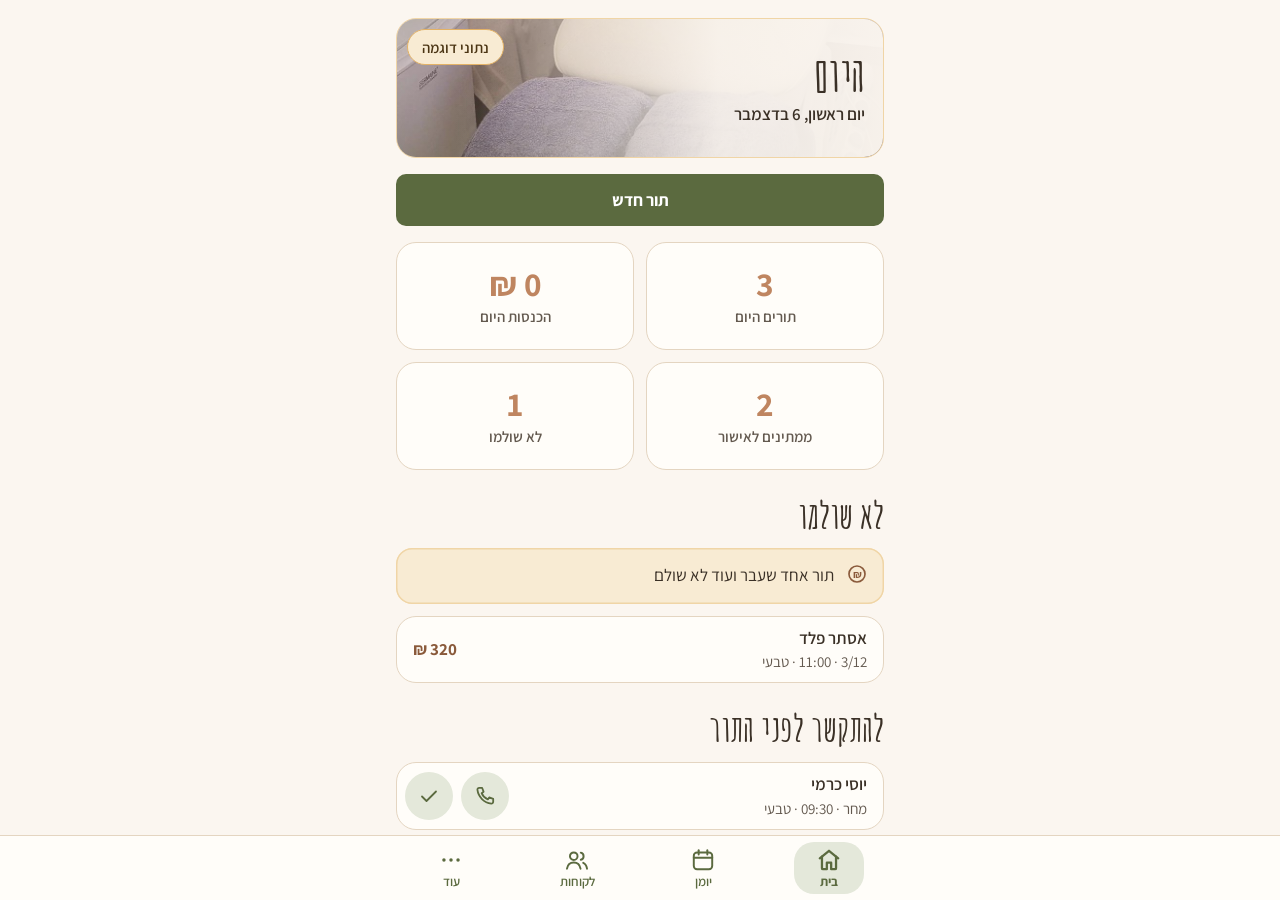
==== index.html @ 4464b61e "Demo build, invented data only Co-Authored-By: Claude Fable 5.2 <noreply@anthropic.com>" ====
<!doctype html>
<html lang="he" dir="rtl">
<head>
  <meta name="robots" content="noindex, nofollow">
  <meta charset="utf-8">
  <meta name="viewport" content="width=device-width, initial-scale=1, viewport-fit=cover">
  <meta name="theme-color" content="#FBF6F0">
  <meta name="color-scheme" content="light">
  <meta name="mobile-web-app-capable" content="yes">
  <meta name="apple-mobile-web-app-capable" content="yes">
  <meta name="apple-mobile-web-app-status-bar-style" content="default">
  <meta name="apple-mobile-web-app-title" content="יומן">
  <title>Sarah B · יומן</title>
  <link rel="manifest" href="manifest.webmanifest">
  <link rel="icon" type="image/png" sizes="192x192" href="icons/icon-192.png">
  <link rel="apple-touch-icon" href="icons/icon-192.png">
  <link rel="preload" href="fonts/Assistant-400.ttf" as="font" type="font/ttf" crossorigin>
  <link rel="preload" href="fonts/Assistant-700.ttf" as="font" type="font/ttf" crossorigin>
  <link rel="preload" href="fonts/AmaticSC-Bold.ttf" as="font" type="font/ttf" crossorigin>
  <link rel="stylesheet" href="css/app.css">
  <link rel="stylesheet" href="css/calendar.css">
  <link rel="stylesheet" href="css/forms.css">
  <link rel="stylesheet" href="css/lists.css">
  <link rel="stylesheet" href="css/cards.css">
</head>
<body>
  <div id="app"></div>
  <noscript><p class="noscript">כדי לפתוח את היומן צריך לאפשר סקריפטים בדפדפן.</p></noscript>
  <script type="module" src="js/app.js"></script>
</body>
</html>
---- css/app.css ----
@font-face { font-family: 'Assistant'; src: url('../fonts/Assistant-400.ttf') format('truetype'); font-weight: 400; font-style: normal; font-display: swap; }
@font-face { font-family: 'Assistant'; src: url('../fonts/Assistant-600.ttf') format('truetype'); font-weight: 600; font-style: normal; font-display: swap; }
@font-face { font-family: 'Assistant'; src: url('../fonts/Assistant-700.ttf') format('truetype'); font-weight: 700; font-style: normal; font-display: swap; }
@font-face { font-family: 'Amatic SC'; src: url('../fonts/AmaticSC-Bold.ttf') format('truetype'); font-weight: 700; font-style: normal; font-display: swap; }

:root {
  
  --cream: #FBF6F0;
  --sand: #EADBC8;
  --espresso: #3A3026;
  --ink: #63594F;
  --terracotta: #BF8560;
  --gold: #E3B266;
  --olive: #7B8C58;
  --olive-deep: #5B6A3F;

  
  --terracotta-deep: #8A5A3B;   
  --gold-soft: #F0D5A6;
  --gold-ink: #4A3413;          
  --olive-soft: #E4E8DA;
  --olive-hover: #4C5A34;       
  --olive-soft-hover: #D8DFCA;
  --line: #E4D5C1;              
  --line-strong: #D6C3AA;       

  
  --card: #FFFDF9;
  --danger: #B4533C;
  --danger-deep: #9A4430;       
  --block: #6B7A90;
  --paid: #DAD5CD;
  --gold-tint: #F8EBD3;
  --sand-tint: #F3EADF;
  --cream-deep: #F4ECE1;        

  
  --font-body: 'Assistant', system-ui, sans-serif;
  --font-head: 'Amatic SC', 'Assistant', sans-serif;
  --fs-h1: 2.9rem;     
  --fs-h2: 2.3rem;     
  --fs-h3: 1.14rem;
  --fs-body: 17px;
  --fs-sub: 15px;
  --fs-small: 13px;

  
  --r-card: 20px;      
  --r-box: 16px;
  --r-btn: 10px;
  --h-btn: 52px;
  --h-input: 52px;
  --h-pill: 36px;
  --h-seg: 44px;       
  --touch: 48px;
  --nav-h: 64px;
  --col: 520px;
  --pad: 16px;
  --g1: 8px; --g2: 12px; --g3: 16px; --g4: 24px;
  --shadow-float: 0 14px 30px rgba(120, 85, 45, .16), 0 2px 6px rgba(120, 85, 45, .08);
  --ring: 0 0 0 3px rgba(91, 106, 63, .2);
  --safe-b: env(safe-area-inset-bottom, 0px);
  --safe-t: env(safe-area-inset-top, 0px);
}

*, *::before, *::after { box-sizing: border-box; }
html {
  height: 100%;
  overflow: hidden;
  overscroll-behavior: none;
  background: var(--cream);
  -webkit-text-size-adjust: 100%;
  text-size-adjust: 100%;
}
body {
  margin: 0;
  height: 100%;
  overflow: hidden;
  overscroll-behavior: none;
  font-family: var(--font-body);
  font-size: var(--fs-body);
  font-weight: 400;
  line-height: 1.6;
  color: var(--ink);
  background: var(--cream);
  font-synthesis: none;
  overflow-wrap: break-word;
  -webkit-font-smoothing: antialiased;
  -webkit-tap-highlight-color: transparent;
}
#app { height: 100%; }
img, svg { display: block; max-width: 100%; }
a { color: inherit; text-decoration: none; }
button, input, select, textarea { font: inherit; color: inherit; }
button { cursor: pointer; }
p { margin: 0; text-align: justify; text-wrap: pretty; }
em, i { font-style: normal; }
.noscript { padding: 24px 16px; font-size: 17px; color: var(--espresso); }

h1, h2 {
  margin: 0;
  font-family: var(--font-head);
  font-weight: 700;
  color: var(--espresso);
  line-height: 1.15;
  text-wrap: balance;
}
h1 { font-size: var(--fs-h1); letter-spacing: -.01em; line-height: 1.05; }
h2 { font-size: var(--fs-h2); }
h1 em, h2 em { font-style: normal; color: var(--olive-deep); }
h3 { margin: 0; font-family: var(--font-body); font-size: var(--fs-h3); font-weight: 700; line-height: 1.3; color: var(--espresso); }

.sub { font-size: var(--fs-sub); color: var(--ink); text-align: justify; text-wrap: pretty; }

.is-usertext, .is-usertext * { text-align: start !important; }
.small { font-size: var(--fs-small); color: var(--ink); }
.strong { font-weight: 700; color: var(--espresso); }
.num { font-variant-numeric: tabular-nums; }
.money {
  font-weight: 700;
  color: var(--terracotta-deep);
  font-variant-numeric: tabular-nums;
  white-space: nowrap;
  unicode-bidi: isolate;
}
.sr-only {
  position: absolute; width: 1px; height: 1px; padding: 0; margin: -1px;
  overflow: hidden; clip: rect(0 0 0 0); white-space: nowrap; border: 0;
}

:focus-visible { outline: 3px solid var(--olive-deep); outline-offset: 3px; }
:focus:not(:focus-visible) { outline: none; }

.shell {
  display: flex;
  flex-direction: column;
  height: 100vh;
  height: 100dvh;
  width: 100%;
  overflow: hidden;
}
.shell-screen { flex: 1; min-height: 0; display: flex; flex-direction: column; }

.page { flex: 1; min-height: 0; display: flex; flex-direction: column; }
.page.is-wide { --col: 1100px; }
.page-form { display: contents; }

.page-head-in,
.page-body,
.page-foot-in {
  width: 100%;
  max-width: var(--col);
  margin-inline: auto;
  padding-left: max(var(--pad), env(safe-area-inset-left, 0px));
  padding-right: max(var(--pad), env(safe-area-inset-right, 0px));
}

.page-head {
  flex: none;
  padding-top: calc(var(--safe-t) + 10px);
  padding-bottom: 8px;
  background: var(--cream);
  transition: box-shadow .2s ease;
  position: relative;
  z-index: 2;
}
.page-head.is-empty { padding-bottom: 0; }
.page.is-scrolled .page-head { box-shadow: 0 1px 0 var(--line); }
.page-head-row { display: flex; align-items: center; gap: var(--g1); min-height: 56px; }
.page-head-row h1 { flex: 1; min-width: 0; padding-top: 4px; }
.page-head-fill { flex: 1; }
.page-actions { flex: none; display: flex; align-items: center; gap: var(--g1); margin-inline-start: auto; }
.page-sub { margin-top: 2px; font-weight: 600; color: var(--ink); text-align: start; }
.page-top { margin-top: var(--g2); display: flex; flex-direction: column; gap: var(--g2); }

.page-main {
  flex: 1;
  min-height: 0;
  overflow-x: hidden;
  overflow-y: auto;
  overscroll-behavior-y: contain;
  -webkit-overflow-scrolling: touch;
}
.page-body {
  display: flex;
  flex-direction: column;
  gap: var(--g3);
  padding-top: var(--g1);
  padding-bottom: 32px;
}
.page-body > .section + *,
.page-body > * + .section { margin-top: var(--g1); }   
.page.is-fixed .page-main { overflow: hidden; display: flex; flex-direction: column; }
.page.is-fixed .page-body { flex: 1; min-height: 0; padding-bottom: 0; }
.fill-scroll { flex: 1; min-height: 0; overflow-y: auto; overflow-x: hidden; overscroll-behavior: contain; }
html.is-locked .page-main,
html.is-locked .fill-scroll { overflow: hidden; }

.page-foot {
  flex: none;
  background: var(--cream);
  box-shadow: 0 -1px 0 var(--line);
  padding-top: var(--g2);
  padding-bottom: var(--g2);
}
.page-foot-in { display: flex; flex-direction: column; gap: var(--g1); }
.shell:not(.has-nav) .page-foot { padding-bottom: calc(var(--g2) + var(--safe-b)); }
.shell:not(.has-nav) .page-body { padding-bottom: calc(32px + var(--safe-b)); }

.tabbar {
  flex: none;
  background: var(--card);
  border-top: 1px solid var(--line);
  padding-bottom: var(--safe-b);
  padding-left: env(safe-area-inset-left, 0px);
  padding-right: env(safe-area-inset-right, 0px);
  position: relative;
  z-index: 3;
}
.tabbar-in {
  height: var(--nav-h);
  width: 100%;
  max-width: 520px;
  margin-inline: auto;
  padding-inline: var(--g1);
  display: grid;
  grid-template-columns: repeat(4, 1fr);
  align-items: center;
}
.tab {
  height: 100%;
  display: flex;
  align-items: center;
  justify-content: center;
  color: var(--olive-deep);
}
.tab-pill {
  display: flex;
  flex-direction: column;
  align-items: center;
  gap: 1px;
  min-width: 70px;
  padding: 5px 14px 4px;
  border-radius: 20px;
  transition: background-color .2s ease;
}
.tab-label { font-size: 13px; font-weight: 600; line-height: 1.25; }
.tab.is-active .tab-pill { background: var(--olive-soft); }
.tab.is-active .tab-label { font-weight: 700; }
.tab.is-active .icon { stroke-width: 2.1; }
.tab:active .tab-pill { background: var(--olive-soft-hover); }
.tab:focus-visible { outline: none; }
.tab:focus-visible .tab-pill { outline: 3px solid var(--olive-deep); outline-offset: 1px; }

.btn {
  display: flex;
  align-items: center;
  justify-content: center;
  gap: var(--g1);
  width: 100%;
  min-height: var(--h-btn);
  padding: 0 20px;
  border: 1.5px solid transparent;
  border-radius: var(--r-btn);
  font-family: var(--font-body);
  font-size: 17px;
  font-weight: 700;
  line-height: 1.2;
  text-align: center;
  text-decoration: none;
  cursor: pointer;
  transition: transform .15s ease, background-color .2s ease, color .2s ease;
  -webkit-user-select: none;
  user-select: none;
}
.btn:active { transform: scale(.98); }
.btn-primary { background: var(--olive-deep); color: #fff; }
.btn-primary:hover { background: var(--olive-hover); }
.btn-soft { background: var(--olive-soft); color: var(--olive-deep); }
.btn-soft:hover { background: var(--olive-soft-hover); }
.btn-danger { background: var(--olive-soft); color: var(--danger); }
.btn-danger:hover { background: var(--olive-soft-hover); }
.btn:disabled, .btn[disabled] { opacity: .45; cursor: default; transform: none; }
.btn .icon { flex: none; }

.btn-text {
  display: inline-flex;
  align-items: center;
  gap: 6px;
  min-height: var(--touch);
  padding: 0;
  border: 0;
  background: none;
  font-size: 17px;
  font-weight: 700;
  color: var(--olive-deep);
  text-decoration: underline;
  text-underline-offset: 4px;
  text-decoration-thickness: 1.5px;
  cursor: pointer;
  align-self: flex-start;
}
.btn-text:hover { color: var(--olive-hover); }

.icon-btn {
  flex: none;
  display: inline-grid;
  place-items: center;
  width: var(--touch);
  height: var(--touch);
  padding: 0;
  border: 0;
  border-radius: 50%;
  background: var(--olive-soft);
  color: var(--olive-deep);
  cursor: pointer;
  transition: background-color .2s ease, transform .15s ease;
}
.icon-btn:hover { background: var(--olive-soft-hover); }
.icon-btn:active { transform: scale(.94); }
.icon-btn.is-primary { background: var(--olive-deep); color: #fff; }
.icon-btn.is-primary:hover { background: var(--olive-hover); }
.icon-btn.is-plain { background: transparent; }
.icon-btn.is-plain:hover { background: var(--olive-soft); }

.fab {
  position: fixed;
  z-index: 20;
  inset-inline-start: max(var(--pad), calc(50vw - 550px + var(--pad)));
  bottom: calc(var(--nav-h) + var(--safe-b) + var(--g3));
  width: 56px;
  height: 56px;
  display: grid;
  place-items: center;
  border: 0;
  border-radius: 50%;
  background: var(--olive-deep);
  color: #fff;
  box-shadow: var(--shadow-float);
  cursor: pointer;
  transition: transform .15s ease, background-color .2s ease;
}
.fab:hover { background: var(--olive-hover); }
.fab:active { transform: scale(.94); }
.shell:not(.has-nav) .fab { bottom: calc(var(--safe-b) + var(--g3)); }

.pill {
  display: inline-flex;
  align-items: center;
  justify-content: center;
  gap: 6px;
  height: var(--h-pill);
  padding: 0 14px;
  border: 1.5px solid transparent;
  border-radius: 999px;
  font-size: 15px;
  font-weight: 600;
  line-height: 1;
  white-space: nowrap;
}
.pill.is-compact { height: 24px; padding: 0 8px; gap: 4px; font-size: 12px; border-width: 1px; }

.chip {
  position: relative;
  background: var(--card);
  border-color: var(--line-strong);
  color: var(--espresso);
  cursor: pointer;
  transition: background-color .2s ease, border-color .2s ease, color .2s ease;
}
.chip::after { content: ''; position: absolute; inset: -6px 0; }   
.chip:hover { border-color: var(--olive); }
.chip.is-active { background: var(--olive-deep); border-color: var(--olive-deep); color: #fff; }
.chip:disabled { opacity: .45; cursor: default; }
.chips { display: flex; flex-wrap: wrap; gap: var(--g2) var(--g1); }
.chips > * { flex: 1 1 auto; }

.tag-muted { background: transparent; border-color: var(--line-strong); color: var(--ink); }
.tag-gold { background: var(--gold-tint); border-color: var(--gold); color: var(--gold-ink); }
.tag-olive { background: var(--olive-soft); color: var(--olive-deep); }

.badge { font-weight: 700; }
.st-pending { background: var(--gold-tint); border: 1.5px dashed var(--gold); color: var(--gold-ink); }
.st-booked { background: var(--sand-tint); border-color: var(--line); color: var(--espresso); }
.st-confirmed { background: var(--olive-soft); color: var(--olive-deep); }
.st-arrived { background: var(--olive-deep); color: #fff; }
.st-paid { background: var(--paid); color: var(--espresso); }
.st-free { background: var(--paid); color: var(--espresso); }   
.st-cancelled { background: transparent; border-color: var(--line-strong); color: var(--ink); }
.st-noshow { background: var(--card); border-color: var(--danger); color: var(--danger-deep); }

.seg {
  display: flex;
  width: 100%;
  height: var(--h-seg);
  padding: 0;
  border-radius: 999px;
  background: var(--olive-soft);
}
.seg-opt {
  position: relative;
  flex: 1 1 0;
  min-width: 0;
  height: 100%;
  padding: 0 10px;
  border: 3px solid transparent;
  border-radius: 999px;
  background: transparent;
  background-clip: padding-box;
  color: var(--olive-deep);
  font-size: 15px;
  font-weight: 700;
  line-height: 1;
  white-space: nowrap;
  cursor: pointer;
  transition: background-color .2s ease, color .2s ease;
}
.seg-opt::after { content: ''; position: absolute; inset: -5px -3px; }   
.seg-opt.is-active { background-color: var(--olive-deep); color: #fff; }
.seg-opt:disabled { opacity: .45; cursor: default; }

.dot {
  display: inline-block;
  flex: none;
  width: 12px;
  height: 12px;
  border-radius: 50%;
  box-shadow: inset 0 0 0 1px rgba(58, 48, 38, .14);
}

.field { display: flex; flex-direction: column; gap: var(--g1); }
.field-label { font-size: var(--fs-sub); font-weight: 700; color: var(--espresso); line-height: 1.3; }
.field-hint { font-size: var(--fs-sub); color: var(--ink); line-height: 1.45; text-align: justify; text-wrap: pretty; }
.field-error { font-size: var(--fs-sub); font-weight: 600; color: var(--danger-deep); line-height: 1.45; }

.input {
  display: block;
  width: 100%;
  min-width: 0;
  min-height: var(--h-input);
  margin: 0;
  padding: 0 14px;
  border: 1.5px solid var(--line-strong);
  border-radius: var(--r-btn);
  background: var(--card);
  color: var(--espresso);
  font-family: var(--font-body);
  font-size: 17px;
  line-height: 1.4;
  -webkit-appearance: none;
  appearance: none;
  transition: border-color .15s ease, box-shadow .15s ease;
}
.input::placeholder { color: #8C8177; opacity: 1; }
.input:hover { border-color: var(--olive); }
.input:focus, .input:focus-visible { outline: none; border-color: var(--olive-deep); box-shadow: var(--ring); }
.input[aria-invalid='true'] { border-color: var(--danger); }
.input[aria-invalid='true']:focus { box-shadow: 0 0 0 3px rgba(180, 83, 60, .16); }
.input:disabled { opacity: .55; }
.input[dir='ltr'] { text-align: right; }
.input.is-num { font-variant-numeric: tabular-nums; }

.input-wrap { position: relative; }
.input-icon {
  position: absolute;
  inset-inline-start: 14px;
  top: 50%;
  transform: translateY(-50%);
  display: flex;
  color: var(--ink);
  pointer-events: none;
}
.input.has-icon { padding-inline-start: 46px; }
.input-suffix {
  position: absolute;
  inset-inline-end: 14px;
  top: 50%;
  transform: translateY(-50%);
  font-weight: 700;
  color: var(--ink);
  pointer-events: none;
}
.input.has-suffix { padding-inline-end: 40px; }

.select {
  padding-inline-end: 46px;
  cursor: pointer;
  background-image: url("data:image/svg+xml,%3Csvg xmlns='http://www.w3.org/2000/svg' width='24' height='24' viewBox='0 0 24 24' fill='none' stroke='%235B6A3F' stroke-width='2' stroke-linecap='round' stroke-linejoin='round'%3E%3Cpath d='M6 9.5l6 6 6-6'/%3E%3C/svg%3E");
  background-repeat: no-repeat;
  background-position: left 14px center;
  background-size: 22px;
}
[dir='ltr'] .select { background-position: right 14px center; }

.input.date { position: relative; display: flex; align-items: center; padding-inline-end: 46px; cursor: pointer; }
.input.date::-webkit-date-and-time-value { text-align: start; }

.input.date::-webkit-calendar-picker-indicator {
  position: absolute; left: 14px; top: 50%; transform: translateY(-50%);
  width: 22px; height: 22px; margin: 0; padding: 0; opacity: .8; cursor: pointer;
}
[dir='ltr'] .input.date::-webkit-calendar-picker-indicator { left: auto; right: 14px; }
.date-row { display: flex; align-items: center; gap: var(--g2); }
.date-row .input { flex: 1; }
.date-day { flex: none; min-width: 6.5em; font-weight: 700; color: var(--espresso); }

.textarea { min-height: 120px; padding: 12px 14px; line-height: 1.6; resize: vertical; }

.ta-wrap { display: flex; flex-direction: column; }
.ta-box { position: relative; }
.textarea.has-mic { min-height: 132px; padding-inline-end: 68px; resize: none; }
.mic-btn {
  position: absolute;
  inset-inline-end: 8px;
  bottom: 8px;
  width: var(--touch);
  height: var(--touch);
  display: grid;
  place-items: center;
  border: 0;
  border-radius: 50%;
  background: var(--olive-soft);
  color: var(--olive-deep);
  cursor: pointer;
  transition: background-color .2s ease, color .2s ease, transform .15s ease;
}
.mic-btn:hover { background: var(--olive-soft-hover); }
.mic-btn:active { transform: scale(.94); }
.mic-btn[aria-pressed='true'] {
  background: var(--olive-deep);
  color: #fff;
  animation: mic-pulse 1.6s ease-out infinite;
}
.ta-wrap.is-listening .textarea { border-color: var(--olive-deep); box-shadow: var(--ring); }
.mic-note { margin-top: var(--g1); font-size: var(--fs-small); font-weight: 700; color: var(--olive-deep); text-align: start; }
.mic-note:empty { display: none; }
@keyframes mic-pulse {
  0% { box-shadow: 0 0 0 0 rgba(91, 106, 63, .5); }
  70% { box-shadow: 0 0 0 14px rgba(91, 106, 63, 0); }
  100% { box-shadow: 0 0 0 0 rgba(91, 106, 63, 0); }
}

.toggle {
  position: relative;
  display: flex;
  align-items: center;
  gap: var(--g2);
  min-height: var(--h-input);
  cursor: pointer;
  -webkit-user-select: none;
  user-select: none;
}
.toggle.is-disabled { opacity: .5; cursor: default; }
.toggle-text { flex: 1; min-width: 0; display: flex; flex-direction: column; }
.toggle-label { font-size: 17px; font-weight: 600; color: var(--espresso); line-height: 1.35; }
.toggle-hint { font-size: var(--fs-sub); color: var(--ink); line-height: 1.4; text-align: start; }   
.toggle-input { position: absolute; inset-inline-end: 0; width: 1px; height: 1px; opacity: 0; margin: 0; pointer-events: none; }
.toggle-track {
  position: relative;
  flex: none;
  width: 52px;
  height: 32px;
  border-radius: 16px;
  background: var(--line-strong);
  transition: background-color .2s ease;
}
.toggle-knob {
  position: absolute;
  top: 3px;
  inset-inline-start: 3px;
  width: 26px;
  height: 26px;
  border-radius: 50%;
  background: var(--card);
  box-shadow: 0 1px 3px rgba(58, 48, 38, .28);
  transition: transform .2s ease;
}
.toggle-input:checked + .toggle-track { background: var(--olive-deep); }
.toggle-input:checked + .toggle-track .toggle-knob { transform: translateX(-20px); }
[dir='ltr'] .toggle-input:checked + .toggle-track .toggle-knob { transform: translateX(20px); }
.toggle-input:focus-visible + .toggle-track { outline: 3px solid var(--olive-deep); outline-offset: 3px; }

.card {
  display: flex;
  flex-direction: column;
  gap: var(--g2);
  padding: var(--pad);
  background: var(--card);
  border: 1px solid var(--line);
  border-radius: var(--r-card);
  color: var(--ink);
}
.card.is-link {
  width: 100%;
  text-align: start;
  font: inherit;
  cursor: pointer;
  transition: border-color .2s ease, box-shadow .2s ease, transform .2s ease;
}
.card.is-link:hover { border-color: var(--gold); box-shadow: 0 14px 30px rgba(120, 85, 45, .12); }
.card.is-link:active { transform: scale(.99); }
.list { padding: 0; gap: 0; overflow: hidden; }

.row {
  display: flex;
  align-items: center;
  gap: var(--g2);
  width: 100%;
  min-height: 60px;
  padding: 10px var(--pad);
  border: 0;
  background: transparent;
  color: var(--ink);
  font: inherit;
  text-align: start;
}
.list > .row + .row { border-top: 1px solid var(--line); }
.row.is-link { cursor: pointer; transition: background-color .15s ease; }
.row.is-link:hover { background: rgba(228, 232, 218, .45); }
.row.is-link:active { background: var(--olive-soft); }
.row-start { flex: none; display: flex; align-items: center; gap: var(--g1); }
.row-main { flex: 1; min-width: 0; display: flex; flex-direction: column; gap: 2px; }
.row-title { font-size: 17px; font-weight: 600; line-height: 1.35; color: var(--espresso); }
.row-sub { font-size: var(--fs-sub); line-height: 1.4; color: var(--ink); }
.row-end { flex: none; display: flex; align-items: center; gap: var(--g1); }
.row-chev { flex: none; display: flex; color: var(--ink); margin-inline-start: -4px; }

.section { display: flex; flex-direction: column; gap: var(--g2); scroll-margin-top: var(--g2); }
.section-head { display: flex; align-items: center; gap: var(--g2); }
.section-head h2 { flex: 1; min-width: 0; }
.section-actions { flex: none; display: flex; align-items: center; gap: var(--g1); }

.tiles { display: grid; grid-template-columns: repeat(2, minmax(0, 1fr)); gap: var(--g2); }
.tile {
  display: flex;
  flex-direction: column;
  align-items: center;
  justify-content: center;
  gap: 4px;
  min-height: 108px;
  padding: 14px 10px;
  background: var(--card);
  border: 1px solid var(--line);
  border-radius: var(--r-card);
  text-align: center;
  font: inherit;
  color: var(--ink);
}
.tile.is-link { cursor: pointer; transition: border-color .2s ease, box-shadow .2s ease, transform .15s ease; }
.tile.is-link:hover { border-color: var(--gold); box-shadow: 0 14px 30px rgba(120, 85, 45, .12); }
.tile.is-link:active { transform: scale(.98); }
.tile-value {
  font-size: 2.1rem;
  font-weight: 700;
  line-height: 1.1;
  color: var(--terracotta);
  font-variant-numeric: tabular-nums;
}
.tile-value .money { color: inherit; }
.tile-label { font-size: var(--fs-sub); font-weight: 600; line-height: 1.3; color: var(--ink); text-wrap: balance; }

.notice {
  display: flex;
  align-items: flex-start;
  gap: var(--g2);
  padding: 14px var(--pad);
  border-radius: var(--r-box);
  font-size: 17px;
  line-height: 1.6;
}
.notice-icon { flex: none; display: flex; margin-top: 1px; }
.notice-body { flex: 1; min-width: 0; display: flex; flex-direction: column; gap: 2px; }
.notice-title { font-weight: 700; color: var(--espresso); text-align: start; }
.notice-text { text-align: justify; text-wrap: pretty; }
.notice.is-info { background: var(--olive-soft); color: var(--espresso); }
.notice.is-info .notice-icon { color: var(--olive-deep); }

.notice.is-warn { background: var(--gold-tint); color: var(--espresso); box-shadow: inset 0 0 0 1.5px var(--gold-soft); }
.notice.is-warn .notice-icon { color: var(--terracotta-deep); }
.notice.is-danger { background: var(--card); color: var(--danger-deep); box-shadow: inset 0 0 0 1.5px var(--danger); }
.notice.is-danger .notice-title { color: var(--danger-deep); }
.notice.is-danger .notice-text { text-align: start; }   

.empty {
  padding: var(--g4) var(--pad);
  border-radius: var(--r-box);
  border: 1.5px dashed var(--line-strong);
  color: var(--ink);
  text-align: center;
}
.empty p { text-align: center; }

.hero {
  position: relative;
  height: 140px;
  overflow: hidden;
  border-radius: var(--r-card);
  border: 1.5px solid var(--gold-soft);   
  background: var(--sand);
  isolation: isolate;
}
.hero-img { position: absolute; inset: 0; width: 100%; height: 100%; max-width: none; object-fit: cover; }
.hero-shade {
  position: absolute;
  inset: 0;
  background:
    linear-gradient(to left, rgba(251, 246, 240, .97) 0%, rgba(251, 246, 240, .9) 34%, rgba(251, 246, 240, .45) 62%, rgba(251, 246, 240, 0) 88%),
    linear-gradient(to top, rgba(91, 106, 63, .14), rgba(91, 106, 63, 0) 60%);
}
.hero-text {
  position: relative;
  height: 100%;
  max-width: 72%;
  display: flex;
  flex-direction: column;
  justify-content: center;
  gap: 4px;
  padding-inline: 18px;
}
.hero-sub { font-weight: 600; color: var(--espresso); text-align: start; line-height: 1.35; }
.hero-actions { position: absolute; top: 10px; inset-inline-end: 10px; display: flex; gap: var(--g1); }

.sheet-layer {
  position: fixed;
  inset: 0;
  z-index: 50;
  display: flex;
  flex-direction: column;
  justify-content: flex-end;
  align-items: center;
}
.sheet-backdrop {
  position: absolute;
  inset: 0;
  background: rgba(58, 48, 38, .42);
  touch-action: none;
  animation: fade-in .2s ease-out;
}
.sheet {
  position: relative;
  width: 100%;
  max-width: 560px;
  max-height: calc(100dvh - var(--safe-t) - 40px);
  display: flex;
  flex-direction: column;
  background: var(--cream);
  border-radius: 24px 24px 0 0;
  box-shadow: 0 -12px 40px rgba(58, 48, 38, .2);
  outline: none;
  animation: sheet-up .26s cubic-bezier(.2, .8, .2, 1);
}
.sheet-grab { flex: none; width: 44px; height: 5px; margin: 10px auto 0; border-radius: 3px; background: var(--line-strong); }
.sheet-head {
  flex: none;
  display: flex;
  align-items: center;
  gap: var(--g1);
  padding: 6px var(--pad) 6px calc(var(--pad) - 8px);
}
.sheet-title { flex: 1; min-width: 0; font-size: 20px; font-weight: 700; line-height: 1.3; color: var(--espresso); }
.sheet-body {
  flex: 1 1 auto;
  min-height: 0;
  overflow-y: auto;
  overscroll-behavior: contain;
  display: flex;
  flex-direction: column;
  gap: var(--g2);
  padding: 6px var(--pad) calc(var(--pad) + var(--safe-b));
}
.sheet-foot {
  flex: none;
  display: flex;
  flex-direction: column;
  gap: var(--g2);
  padding: var(--g2) var(--pad) calc(var(--g2) + var(--safe-b));
  box-shadow: 0 -1px 0 var(--line);
}
.sheet-text { color: var(--espresso); text-align: justify; text-wrap: pretty; }
.sheet-actions { display: flex; flex-direction: column; gap: var(--g2); margin-top: 4px; }
.sheet-layer.is-leaving .sheet { animation: sheet-down .18s ease-in forwards; }
.sheet-layer.is-leaving .sheet-backdrop { animation: fade-out .18s ease-in forwards; }

.toast-host {
  position: fixed;
  z-index: 60;
  inset-inline: 0;
  bottom: calc(var(--bar-b, var(--safe-b)) + var(--g2));
  display: flex;
  justify-content: center;
  padding-inline: var(--pad);
  pointer-events: none;
  transition: bottom .2s ease;
}
html.has-sheet .toast-host { top: calc(var(--safe-t) + var(--g2)); bottom: auto; transition: none; }
html.has-sheet .toast { animation-name: toast-in-top; }

.toast {
  pointer-events: none;
  width: 100%;
  max-width: calc(var(--col) - 2 * var(--pad));
  min-height: 56px;
  display: flex;
  align-items: center;
  gap: var(--g2);
  padding-block: 8px;
  padding-inline: var(--pad) 8px;
  border-radius: var(--r-box);
  background: var(--espresso);
  color: var(--cream);
  font-size: 17px;
  font-weight: 600;
  line-height: 1.4;
  box-shadow: var(--shadow-float);
  animation: toast-in .22s ease-out;
}
.toast.has-action { pointer-events: auto; }
.toast-text { flex: 1; min-width: 0; text-align: start; }
.toast-action {
  flex: none;
  min-height: 44px;
  padding: 0 12px;
  border: 0;
  border-radius: var(--r-btn);
  background: transparent;
  color: var(--gold);
  font-size: 17px;
  font-weight: 700;
  text-decoration: underline;
  text-underline-offset: 4px;
  cursor: pointer;
}
.toast-action:hover { background: rgba(251, 246, 240, .08); }

.inline-row { display: flex; flex-wrap: wrap; align-items: center; gap: var(--g2) var(--g1); }

.summary { font-weight: 600; color: var(--espresso); text-align: start; font-variant-numeric: tabular-nums; }

.mark-star { display: inline-flex; vertical-align: -2px; margin-inline-end: 4px; color: var(--gold); }
.mark-thumb { display: inline-flex; color: var(--olive-deep); }
.mark-coin { display: inline-flex; color: var(--terracotta); }

.fab.kit-static { position: static; }
.kit-icons { display: grid; grid-template-columns: repeat(auto-fill, minmax(72px, 1fr)); gap: var(--g2) var(--g1); }
.kit-icon { display: flex; flex-direction: column; align-items: center; gap: 4px; color: var(--olive-deep); }
.kit-icon span { font-size: var(--fs-small); color: var(--ink); text-align: center; line-height: 1.2; }

.loader { position: fixed; inset: 0; display: grid; place-items: center; background: var(--cream); }
.loader-dots { display: flex; gap: 10px; opacity: 0; animation: fade-in .3s ease .35s forwards; }
.loader-dots span { width: 12px; height: 12px; border-radius: 50%; background: var(--olive); animation: breathe 1.2s ease-in-out infinite; }
.loader-dots span:nth-child(2) { animation-delay: .15s; }
.loader-dots span:nth-child(3) { animation-delay: .3s; }

@keyframes fade-in { from { opacity: 0; } to { opacity: 1; } }
@keyframes fade-out { from { opacity: 1; } to { opacity: 0; } }
@keyframes sheet-up { from { transform: translateY(100%); } to { transform: none; } }
@keyframes sheet-down { from { transform: none; } to { transform: translateY(100%); } }
@keyframes toast-in { from { opacity: 0; transform: translateY(10px); } to { opacity: 1; transform: none; } }
@keyframes toast-in-top { from { opacity: 0; transform: translateY(-10px); } to { opacity: 1; transform: none; } }
@keyframes breathe { 0%, 80%, 100% { transform: scale(.6); opacity: .45; } 40% { transform: scale(1); opacity: 1; } }

@media (prefers-reduced-motion: reduce) {
  *, *::before, *::after {
    animation-duration: .01ms !important;
    animation-iteration-count: 1 !important;
    transition-duration: .01ms !important;
    scroll-behavior: auto !important;
  }
  .mic-btn[aria-pressed='true'] { animation: none; box-shadow: 0 0 0 5px rgba(91, 106, 63, .28); }
  .loader-dots { opacity: 1; }
}
---- css/calendar.css ----
.row.home-split { padding: 0; gap: 0; padding-inline-end: var(--g1); }
.home-split-link {
  flex: 1;
  min-width: 0;
  display: flex;
  align-items: center;
  gap: var(--g2);
  min-height: 64px;
  padding-block: 10px;
  padding-inline: var(--pad) var(--g1);
  color: inherit;
  transition: background-color .15s ease;
}
.home-split-link:hover { background: rgba(228, 232, 218, .45); }
.home-split-link:active { background: var(--olive-soft); }
.home-split .row-end { gap: var(--g1); }
.home-title-line { display: flex; align-items: baseline; gap: var(--g2); min-width: 0; }
.home-title-line .row-title { flex: 1; min-width: 0; }
.home-days { flex: none; font-size: var(--fs-sub); font-weight: 600; color: var(--ink); white-space: nowrap; }
.home-days.is-overdue { font-weight: 700; color: var(--terracotta-deep); }

.home-pend-link { display: flex; flex-direction: column; gap: 4px; color: inherit; }
.home-pend-link .inline-row { margin-top: var(--g1); }

.cal-page .page-head { padding-top: calc(var(--safe-t) + 6px); padding-bottom: 2px; }
.cal-page .page-head-row { min-height: 52px; }
.cal-page .page-top { margin-top: 0; gap: 0; }
.cal-page .page-actions { gap: var(--g1); }
.cal-seg { flex: none; width: 160px; }
.cal-page.is-fixed .page-body { padding-top: 0; gap: 0; }

@media (max-width: 599px) {
  .cal-page .page-body { padding-left: 0; padding-right: 0; }
}

.cal { flex: 1; min-height: 0; display: flex; flex-direction: column; }

.cal-nav { display: flex; align-items: center; gap: var(--g1); }
.cal-range {
  flex: 1;
  min-width: 0;
  font-size: 17px;
  font-weight: 600;
  line-height: 1.3;
  color: var(--espresso);
  text-align: center;
  font-variant-numeric: tabular-nums;
}

.cal-head {
  flex: none;
  display: grid;
  grid-template-columns: 44px repeat(7, minmax(0, 1fr));
  align-items: start;
  padding-bottom: 4px;
  border-bottom: 1px solid var(--line);
  overflow: hidden;
  scrollbar-gutter: stable;
}
.cal-hd { min-width: 0; display: flex; flex-direction: column; align-items: center; gap: 2px; }
.cal-hd-btn {
  display: flex;
  flex-direction: column;
  align-items: center;
  width: 100%;
  min-height: var(--touch);
  padding: 0;
  border: 0;
  border-radius: var(--r-btn);
  background: none;
  color: inherit;
  cursor: pointer;
}
.cal-hd-letter { font-size: 13px; line-height: 16px; color: var(--ink); }
.cal-hd-num {
  display: grid;
  place-items: center;
  width: 30px;
  height: 30px;
  border-radius: 50%;
  font-size: 17px;
  font-weight: 700;
  line-height: 1;
  color: var(--espresso);
  font-variant-numeric: tabular-nums;
}
.cal-hd.is-today .cal-hd-num { background: var(--olive-deep); color: #fff; }
.cal-hd.is-sel:not(.is-today) .cal-hd-num { background: var(--olive-soft); color: var(--olive-deep); box-shadow: inset 0 0 0 1.5px var(--olive-deep); }
@media (hover: hover) {
  .cal-hd-btn:hover .cal-hd-num { box-shadow: inset 0 0 0 1.5px var(--olive); }
}

.cal-allday {
  position: relative;
  display: block;
  width: calc(100% - 4px);
  height: 18px;
  padding: 0 4px;
  border: 0;
  border-radius: 999px;
  background: var(--block);
  color: #fff;
  font-size: 11px;
  font-weight: 700;
  line-height: 18px;
  text-align: center;
  cursor: pointer;
}
.cal-allday::after { content: ''; position: absolute; inset: -2px 0 -10px; }   
.cal-allday-t { display: block; white-space: nowrap; overflow: hidden; text-overflow: ellipsis; }

.cal-scroll {
  scrollbar-gutter: stable;
  touch-action: pan-y;
  -webkit-user-select: none;
  user-select: none;
  -webkit-touch-callout: none;
}

.cal-body { padding-top: 10px; padding-bottom: calc(56px + var(--g3) + var(--g4)); }
.cal-grid { position: relative; display: grid; }
.cal-gutter { position: relative; }
.cal-hour {
  position: absolute;
  inset-inline: 0;
  margin-top: -8px;
  font-size: 12px;
  line-height: 16px;
  color: var(--ink);
  text-align: center;
  font-variant-numeric: tabular-nums;
}

.cal-col { position: relative; min-width: 0; background: var(--cream-deep); border-inline-start: 1px solid var(--line); }
.cal-open { position: absolute; inset-inline: 0; background: var(--card); }
.cal-col.is-allday::after {
  content: '';
  position: absolute;
  inset: 0;
  z-index: 1;
  pointer-events: none;
  background: repeating-linear-gradient(-45deg, color-mix(in srgb, var(--block) 16%, transparent) 0 2px, transparent 2px 9px);
}

.cal-lines { position: absolute; inset-block: 0; inset-inline: 44px 0; z-index: 1; pointer-events: none; }
.cal-line { position: absolute; inset-inline: 0; height: 0; border-top: 1px solid var(--line); }
.cal-line.is-half { opacity: .45; }

.cal-strip {
  position: absolute;
  z-index: 2;
  pointer-events: none;
  border-radius: 0 0 8px 8px;
  background: repeating-linear-gradient(-45deg, var(--sand) 0 2px, transparent 2px 6px);
}

.cal-pick { position: absolute; inset-inline: 1px; z-index: 2; border-radius: 8px; background: var(--olive-soft); box-shadow: inset 0 0 0 2px var(--olive-deep); pointer-events: none; }

.cal-now { position: absolute; inset-inline: 0; z-index: 4; height: 2px; margin-top: -1px; background: var(--terracotta); pointer-events: none; }
.cal-now::before {
  content: '';
  position: absolute;
  top: -3px;
  inset-inline-start: -4px;
  width: 8px;
  height: 8px;
  border-radius: 50%;
  background: var(--terracotta);
}

.cal-ev {
  position: absolute;
  z-index: 3;
  display: flex;
  flex-direction: column;
  align-items: stretch;
  gap: 0;
  padding: 2px;
  margin: 0;
  border: 0;
  border-radius: 8px;
  background: var(--ev);
  color: var(--espresso);
  font-size: 11px;
  font-weight: 600;
  line-height: 13px;
  text-align: start;
  cursor: pointer;
  -webkit-user-select: none;
  user-select: none;
  -webkit-touch-callout: none;
}
.cal-ev:focus-visible { outline-offset: 1px; z-index: 5; }

.cal-ev-in { flex: 1; min-height: 0; min-width: 0; display: flex; flex-direction: column; overflow: hidden; }
.cal-ev.is-narrow { padding-inline: 1px; }
.cal-ev-name {
  display: flex;
  align-items: center;
  gap: 1px;
  min-width: 0;
  font-size: 12px;
  font-weight: 700;
  line-height: 14px;
  white-space: nowrap;
}
.cal-ev.is-narrow .cal-ev-name { font-size: 11px; }
.cal-ev.is-narrow .cal-ev-t,
.cal-ev.is-narrow .cal-ev-line { text-overflow: clip; }   
.cal-ev-t { min-width: 0; overflow: hidden; text-overflow: ellipsis; white-space: nowrap; }
.cal-ev-line { display: block; min-width: 0; overflow: hidden; text-overflow: ellipsis; white-space: nowrap; }
.cal-ev-line.is-strong { font-weight: 700; }
.cal-ev-marks { display: flex; align-items: center; gap: 2px; height: 13px; }

.cal-star { flex: none; display: inline-flex; color: var(--gold); }
.cal-star .icon { stroke: var(--espresso); stroke-width: 1.4; }
.cal-thumb { flex: none; display: inline-flex; margin-inline-start: 1px; }
.cal-coin {
  position: absolute;
  top: -3px;
  inset-inline-end: -3px;
  width: 9px;
  height: 9px;
  border-radius: 50%;
  background: var(--terracotta);
  box-shadow: 0 0 0 1.5px var(--card);
}
.cal-rep { flex: none; display: inline-flex; }
.cal-rep.is-corner { position: absolute; bottom: 2px; inset-inline-end: 3px; opacity: .7; }

.cal-ev.tone-pending { background: var(--card); border: 2px dashed var(--ev); padding: 0 1px; color: var(--espresso); }
.cal-ev.tone-paid,
.cal-ev.tone-noshow { background: var(--paid); color: var(--ink); }
.cal-ev.tone-noshow .cal-ev-name .cal-ev-t,
.cal-ev.tone-noshow .cal-dv-name .cal-ev-t { text-decoration: line-through; }
.cal-ev.is-block { background: var(--block); color: #fff; }

.cal-ev.is-day { padding: 4px 8px; font-size: var(--fs-sub); line-height: 20px; font-weight: 400; }
.cal-ev.is-day .cal-ev-in { gap: 2px; }
.cal-ev.is-day.tone-pending { padding: 2px 6px; }
.cal-dv-row { display: flex; align-items: center; gap: var(--g1); min-width: 0; }
.cal-dv-name {
  flex: 1;
  min-width: 0;
  display: flex;
  align-items: center;
  gap: 4px;
  font-size: 15px;
  font-weight: 700;
  line-height: 18px;
  white-space: nowrap;
}
.cal-dv-row .cal-dv-name { flex: 0 1 auto; }
.cal-dv-row .cal-dv-name + .cal-dv-money,
.cal-dv-row .cal-rep { margin-inline-start: auto; }
.cal-dv-sub { display: block; min-width: 0; overflow: hidden; text-overflow: ellipsis; white-space: nowrap; font-variant-numeric: tabular-nums; }
.cal-dv-sub.is-inline { flex: 0 1 auto; }
.cal-dv-sub.is-inline + .cal-dv-money { margin-inline-start: auto; }
.cal-dv-money { flex: none; display: inline-flex; align-items: center; gap: 4px; font-weight: 700; font-variant-numeric: tabular-nums; white-space: nowrap; unicode-bidi: isolate; }

.cal-dv-coin { display: inline-flex; border-radius: 50%; background: var(--card); color: var(--terracotta-deep); }
.cal-dv-tags { display: flex; flex-wrap: wrap; gap: 4px; margin-top: 2px; }

.cal-ev.is-lifted {
  z-index: 10;
  box-shadow: var(--shadow-float);
  cursor: grabbing;
  will-change: transform;
}
.cal-drag-label {
  position: fixed;
  z-index: 40;
  transform: translate(-50%, -100%);
  margin-top: -6px;
  padding: 2px 10px;
  border-radius: 999px;
  background: var(--espresso);
  color: var(--cream);
  font-size: 13px;
  font-weight: 700;
  line-height: 18px;
  font-variant-numeric: tabular-nums;
  pointer-events: none;
  box-shadow: var(--shadow-float);
}

@media (hover: hover) {
  .cal-ev:not(.is-lifted):hover { filter: brightness(.97); }
}
---- css/forms.css ----
.form-pair { display: grid; grid-template-columns: minmax(0, 1fr) minmax(0, 1fr); gap: var(--g2); }
.form-pair > .field { min-width: 0; }

.client-pick { flex-direction: row; align-items: center; gap: var(--g2); }
.client-pick-main { flex: 1; min-width: 0; display: flex; flex-direction: column; gap: 2px; }

.form-link { display: flex; }
.mini-client { gap: var(--g2); }

.item-card { gap: var(--g2); }
.item-head { display: flex; align-items: center; gap: var(--g2); }
.item-name { flex: 1; min-width: 0; font-weight: 700; color: var(--espresso); line-height: 1.35; }
.small-hint { font-size: var(--fs-small); line-height: 1.4; color: var(--ink); }

.pick-group { display: flex; flex-direction: column; gap: var(--g1); }
---- css/lists.css ----
.count-line { margin-top: calc(var(--g1) * -1); }

.cl-name { font-size: 22px; font-weight: 700; line-height: 1.3; color: var(--espresso); overflow-wrap: anywhere; }
.cl-phone { display: flex; align-items: center; gap: var(--g1); }
.cl-phone-num { flex: 1; min-width: 0; font-weight: 600; color: var(--espresso); font-variant-numeric: tabular-nums; text-align: start; }
.cl-lines { display: flex; flex-direction: column; gap: var(--g1); }
.cl-line { text-align: start; overflow-wrap: anywhere; }
.cl-line a { text-decoration: underline; text-decoration-color: var(--olive-deep); text-underline-offset: 3px; }
.cl-notes { text-align: start; white-space: pre-wrap; overflow-wrap: anywhere; }
.cl-actions { display: flex; flex-direction: column; gap: var(--g2); }

.visit-extra { display: flex; flex-direction: column; gap: 4px; margin-top: 4px; }
.visit-money { display: flex; flex-wrap: wrap; align-items: baseline; gap: 4px var(--g2); font-size: var(--fs-sub); color: var(--ink); }
.visit-note { font-size: var(--fs-sub); color: var(--espresso); text-align: start; white-space: pre-wrap; overflow-wrap: anywhere; }
.visit-reason { font-size: var(--fs-sub); color: var(--ink); text-align: start; white-space: pre-wrap; overflow-wrap: anywhere; }
.sum-count { font-weight: 700; color: var(--terracotta-deep); font-variant-numeric: tabular-nums; }
.visit-next { font-size: var(--fs-sub); font-weight: 600; color: var(--terracotta-deep); text-align: start; overflow-wrap: anywhere; }
.row .row-sub { overflow-wrap: anywhere; }

.form-pair { display: grid; grid-template-columns: 1fr 1fr; gap: var(--g2); }
.form-pair > .field { min-width: 0; }

.swatches { display: grid; grid-template-columns: repeat(6, 1fr); gap: var(--g2) var(--g1); }
.swatch {
  position: relative;
  width: 100%;
  min-width: 0;
  aspect-ratio: 1;
  min-height: var(--touch);
  padding: 0;
  border: 0;
  border-radius: 50%;
  background: transparent;
  display: flex;
  align-items: center;
  justify-content: center;
}
.swatch-fill { display: block; width: 76%; height: 76%; border-radius: 50%; box-shadow: inset 0 0 0 1px rgba(58, 48, 38, .18); }
.swatch.is-active { box-shadow: 0 0 0 3px var(--olive-deep); }
.swatch:focus-visible { outline: 3px solid var(--olive-deep); outline-offset: 2px; }
.swatch .icon { position: absolute; color: var(--espresso); }

.hours-card { gap: 0; padding-top: var(--g1); padding-bottom: var(--g1); }
.hours-day { display: flex; flex-direction: column; gap: var(--g2); padding: var(--g1) 0; }
.hours-day + .hours-day { border-top: 1px solid var(--line); }
.hours-day .toggle { min-height: var(--touch); }

.dup-msg { display: block; text-align: start; }
.field-error .btn-text { margin-top: 4px; }
---- css/cards.css ----
.ac-name {
  display: flex;
  align-items: center;
  gap: var(--g1);
  min-height: 44px;
  font-size: 22px;
  font-weight: 700;
  line-height: 1.25;
  color: var(--espresso);
  text-align: start;
  overflow-wrap: anywhere;
}
.ac-name-text { flex: 1; min-width: 0; }
.ac-name-chev { flex: none; display: inline-flex; color: var(--ink); }
.ac-phone { display: flex; align-items: center; gap: var(--g1); }
.ac-phone-num { flex: 1; min-width: 0; font-variant-numeric: tabular-nums; color: var(--ink); text-align: start; }
.ac-when { display: flex; flex-direction: column; gap: 2px; }
.ac-when-day { font-weight: 700; color: var(--espresso); }
.ac-when-time { font-size: var(--fs-sub); color: var(--ink); font-variant-numeric: tabular-nums; }
.ac-items { display: flex; flex-direction: column; border-top: 1px solid var(--line); }
.ac-item { display: flex; align-items: center; gap: var(--g2); padding: var(--g1) 0; border-bottom: 1px solid var(--line); }
.ac-item-name { flex: 1; min-width: 0; color: var(--espresso); overflow-wrap: anywhere; }
.ac-total { display: flex; align-items: center; justify-content: space-between; gap: var(--g2); font-weight: 700; color: var(--espresso); }
.ac-sub-line { display: flex; align-items: center; justify-content: space-between; gap: var(--g2); font-size: var(--fs-sub); color: var(--ink); }
.ac-badges { display: flex; flex-wrap: wrap; align-items: center; gap: var(--g1); }
.ac-note { color: var(--espresso); white-space: pre-wrap; text-align: start; overflow-wrap: anywhere; }
.ac-paid { font-weight: 700; color: var(--espresso); text-align: start; font-variant-numeric: tabular-nums; }
.ac-actions { display: flex; flex-direction: column; gap: var(--g2); }
.ac-notes { display: flex; flex-direction: column; gap: var(--g2); }
.ac-callbtn { margin-top: var(--g1); }

.till-lines { display: flex; flex-direction: column; border-top: 1px solid var(--line); }
.till-total { display: flex; align-items: center; justify-content: space-between; gap: var(--g2); font-weight: 700; color: var(--espresso); }
.till-done { display: flex; flex-direction: column; gap: var(--g2); }

.be-form { display: flex; flex-direction: column; gap: var(--g3); }
.be-danger { margin-top: var(--g1); }
.till-free { align-self: flex-start; min-height: 48px; display: inline-flex; align-items: center; }
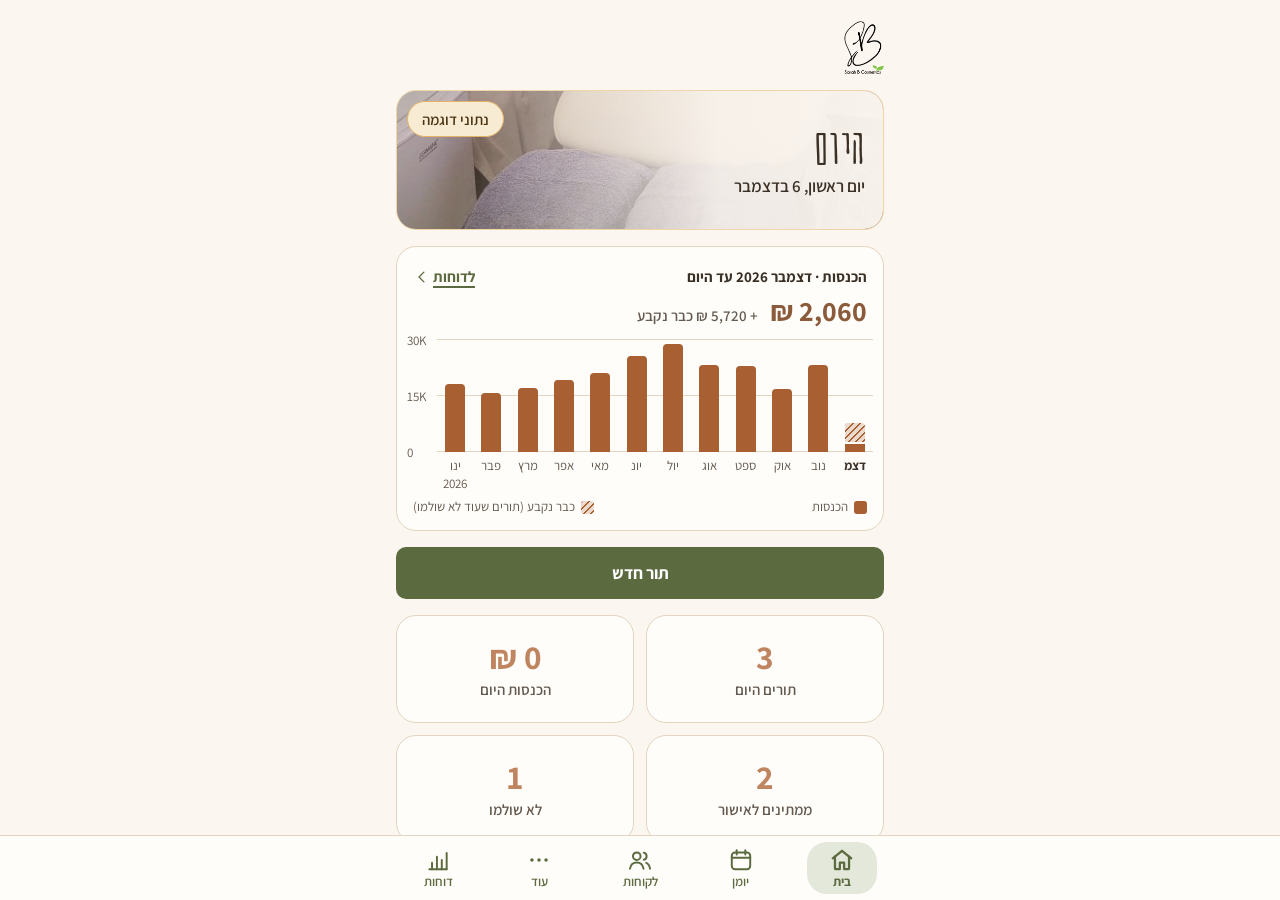
==== commit fe4f56e4: "Demo build: reports (income, sales, monthly chart), invented data only Co-Authored-By: Claude Opus 5" ====
--- a/index.html
+++ b/index.html
@@ -1,31 +1,32 @@
-<!doctype html>
-<html lang="he" dir="rtl">
+<!doctype html>
+<html lang="he" dir="rtl">
 <head>
-  <meta name="robots" content="noindex, nofollow">
-  <meta charset="utf-8">
-  <meta name="viewport" content="width=device-width, initial-scale=1, viewport-fit=cover">
-  <meta name="theme-color" content="#FBF6F0">
-  <meta name="color-scheme" content="light">
-  <meta name="mobile-web-app-capable" content="yes">
-  <meta name="apple-mobile-web-app-capable" content="yes">
-  <meta name="apple-mobile-web-app-status-bar-style" content="default">
-  <meta name="apple-mobile-web-app-title" content="יומן">
-  <title>Sarah B · יומן</title>
-  <link rel="manifest" href="manifest.webmanifest">
-  <link rel="icon" type="image/png" sizes="192x192" href="icons/icon-192.png">
-  <link rel="apple-touch-icon" href="icons/icon-192.png">
-  <link rel="preload" href="fonts/Assistant-400.ttf" as="font" type="font/ttf" crossorigin>
-  <link rel="preload" href="fonts/Assistant-700.ttf" as="font" type="font/ttf" crossorigin>
-  <link rel="preload" href="fonts/AmaticSC-Bold.ttf" as="font" type="font/ttf" crossorigin>
-  <link rel="stylesheet" href="css/app.css">
-  <link rel="stylesheet" href="css/calendar.css">
-  <link rel="stylesheet" href="css/forms.css">
-  <link rel="stylesheet" href="css/lists.css">
-  <link rel="stylesheet" href="css/cards.css">
-</head>
-<body>
-  <div id="app"></div>
-  <noscript><p class="noscript">כדי לפתוח את היומן צריך לאפשר סקריפטים בדפדפן.</p></noscript>
-  <script type="module" src="js/app.js"></script>
-</body>
-</html>
+  <meta name="robots" content="noindex, nofollow">
+  <meta charset="utf-8">
+  <meta name="viewport" content="width=device-width, initial-scale=1, viewport-fit=cover">
+  <meta name="theme-color" content="#FBF6F0">
+  <meta name="color-scheme" content="light">
+  <meta name="mobile-web-app-capable" content="yes">
+  <meta name="apple-mobile-web-app-capable" content="yes">
+  <meta name="apple-mobile-web-app-status-bar-style" content="default">
+  <meta name="apple-mobile-web-app-title" content="יומן">
+  <title>Sarah B · יומן</title>
+  <link rel="manifest" href="manifest.webmanifest">
+  <link rel="icon" type="image/png" sizes="192x192" href="icons/icon-192.png">
+  <link rel="apple-touch-icon" href="icons/icon-192.png">
+  <link rel="preload" href="fonts/Assistant-400.ttf" as="font" type="font/ttf" crossorigin>
+  <link rel="preload" href="fonts/Assistant-700.ttf" as="font" type="font/ttf" crossorigin>
+  <link rel="preload" href="fonts/AmaticSC-Bold.ttf" as="font" type="font/ttf" crossorigin>
+  <link rel="stylesheet" href="css/app.css">
+  <link rel="stylesheet" href="css/calendar.css">
+  <link rel="stylesheet" href="css/forms.css">
+  <link rel="stylesheet" href="css/lists.css">
+  <link rel="stylesheet" href="css/cards.css">
+  <link rel="stylesheet" href="css/reports.css">
+</head>
+<body>
+  <div id="app"></div>
+  <noscript><p class="noscript">כדי לפתוח את היומן צריך לאפשר סקריפטים בדפדפן.</p></noscript>
+  <script type="module" src="js/app.js"></script>
+</body>
+</html>
--- a/css/app.css
+++ b/css/app.css
@@ -1,873 +1,907 @@
-
-
-@font-face { font-family: 'Assistant'; src: url('../fonts/Assistant-400.ttf') format('truetype'); font-weight: 400; font-style: normal; font-display: swap; }
-@font-face { font-family: 'Assistant'; src: url('../fonts/Assistant-600.ttf') format('truetype'); font-weight: 600; font-style: normal; font-display: swap; }
-@font-face { font-family: 'Assistant'; src: url('../fonts/Assistant-700.ttf') format('truetype'); font-weight: 700; font-style: normal; font-display: swap; }
-@font-face { font-family: 'Amatic SC'; src: url('../fonts/AmaticSC-Bold.ttf') format('truetype'); font-weight: 700; font-style: normal; font-display: swap; }
-
-:root {
-  
-  --cream: #FBF6F0;
-  --sand: #EADBC8;
-  --espresso: #3A3026;
-  --ink: #63594F;
-  --terracotta: #BF8560;
-  --gold: #E3B266;
-  --olive: #7B8C58;
-  --olive-deep: #5B6A3F;
-
-  
-  --terracotta-deep: #8A5A3B;   
-  --gold-soft: #F0D5A6;
-  --gold-ink: #4A3413;          
-  --olive-soft: #E4E8DA;
-  --olive-hover: #4C5A34;       
-  --olive-soft-hover: #D8DFCA;
-  --line: #E4D5C1;              
-  --line-strong: #D6C3AA;       
-
-  
-  --card: #FFFDF9;
-  --danger: #B4533C;
-  --danger-deep: #9A4430;       
-  --block: #6B7A90;
-  --paid: #DAD5CD;
-  --gold-tint: #F8EBD3;
-  --sand-tint: #F3EADF;
-  --cream-deep: #F4ECE1;        
-
-  
-  --font-body: 'Assistant', system-ui, sans-serif;
-  --font-head: 'Amatic SC', 'Assistant', sans-serif;
-  --fs-h1: 2.9rem;     
-  --fs-h2: 2.3rem;     
-  --fs-h3: 1.14rem;
-  --fs-body: 17px;
-  --fs-sub: 15px;
-  --fs-small: 13px;
-
-  
-  --r-card: 20px;      
-  --r-box: 16px;
-  --r-btn: 10px;
-  --h-btn: 52px;
-  --h-input: 52px;
-  --h-pill: 36px;
-  --h-seg: 44px;       
-  --touch: 48px;
-  --nav-h: 64px;
-  --col: 520px;
-  --pad: 16px;
-  --g1: 8px; --g2: 12px; --g3: 16px; --g4: 24px;
-  --shadow-float: 0 14px 30px rgba(120, 85, 45, .16), 0 2px 6px rgba(120, 85, 45, .08);
-  --ring: 0 0 0 3px rgba(91, 106, 63, .2);
-  --safe-b: env(safe-area-inset-bottom, 0px);
-  --safe-t: env(safe-area-inset-top, 0px);
-}
-
-*, *::before, *::after { box-sizing: border-box; }
-html {
-  height: 100%;
-  overflow: hidden;
-  overscroll-behavior: none;
-  background: var(--cream);
-  -webkit-text-size-adjust: 100%;
-  text-size-adjust: 100%;
-}
-body {
-  margin: 0;
-  height: 100%;
-  overflow: hidden;
-  overscroll-behavior: none;
-  font-family: var(--font-body);
-  font-size: var(--fs-body);
-  font-weight: 400;
-  line-height: 1.6;
-  color: var(--ink);
-  background: var(--cream);
-  font-synthesis: none;
-  overflow-wrap: break-word;
-  -webkit-font-smoothing: antialiased;
-  -webkit-tap-highlight-color: transparent;
-}
-#app { height: 100%; }
-img, svg { display: block; max-width: 100%; }
-a { color: inherit; text-decoration: none; }
-button, input, select, textarea { font: inherit; color: inherit; }
-button { cursor: pointer; }
-p { margin: 0; text-align: justify; text-wrap: pretty; }
-em, i { font-style: normal; }
-.noscript { padding: 24px 16px; font-size: 17px; color: var(--espresso); }
-
-h1, h2 {
-  margin: 0;
-  font-family: var(--font-head);
-  font-weight: 700;
-  color: var(--espresso);
-  line-height: 1.15;
-  text-wrap: balance;
-}
-h1 { font-size: var(--fs-h1); letter-spacing: -.01em; line-height: 1.05; }
-h2 { font-size: var(--fs-h2); }
-h1 em, h2 em { font-style: normal; color: var(--olive-deep); }
-h3 { margin: 0; font-family: var(--font-body); font-size: var(--fs-h3); font-weight: 700; line-height: 1.3; color: var(--espresso); }
-
-.sub { font-size: var(--fs-sub); color: var(--ink); text-align: justify; text-wrap: pretty; }
-
-.is-usertext, .is-usertext * { text-align: start !important; }
-.small { font-size: var(--fs-small); color: var(--ink); }
-.strong { font-weight: 700; color: var(--espresso); }
-.num { font-variant-numeric: tabular-nums; }
-.money {
-  font-weight: 700;
-  color: var(--terracotta-deep);
-  font-variant-numeric: tabular-nums;
-  white-space: nowrap;
-  unicode-bidi: isolate;
-}
-.sr-only {
-  position: absolute; width: 1px; height: 1px; padding: 0; margin: -1px;
-  overflow: hidden; clip: rect(0 0 0 0); white-space: nowrap; border: 0;
-}
-
-:focus-visible { outline: 3px solid var(--olive-deep); outline-offset: 3px; }
-:focus:not(:focus-visible) { outline: none; }
-
-.shell {
-  display: flex;
-  flex-direction: column;
-  height: 100vh;
-  height: 100dvh;
-  width: 100%;
-  overflow: hidden;
-}
-.shell-screen { flex: 1; min-height: 0; display: flex; flex-direction: column; }
-
-.page { flex: 1; min-height: 0; display: flex; flex-direction: column; }
-.page.is-wide { --col: 1100px; }
-.page-form { display: contents; }
-
-.page-head-in,
-.page-body,
-.page-foot-in {
-  width: 100%;
-  max-width: var(--col);
-  margin-inline: auto;
-  padding-left: max(var(--pad), env(safe-area-inset-left, 0px));
-  padding-right: max(var(--pad), env(safe-area-inset-right, 0px));
-}
-
-.page-head {
-  flex: none;
-  padding-top: calc(var(--safe-t) + 10px);
-  padding-bottom: 8px;
-  background: var(--cream);
-  transition: box-shadow .2s ease;
-  position: relative;
-  z-index: 2;
-}
-.page-head.is-empty { padding-bottom: 0; }
-.page.is-scrolled .page-head { box-shadow: 0 1px 0 var(--line); }
-.page-head-row { display: flex; align-items: center; gap: var(--g1); min-height: 56px; }
-.page-head-row h1 { flex: 1; min-width: 0; padding-top: 4px; }
-.page-head-fill { flex: 1; }
-.page-actions { flex: none; display: flex; align-items: center; gap: var(--g1); margin-inline-start: auto; }
-.page-sub { margin-top: 2px; font-weight: 600; color: var(--ink); text-align: start; }
-.page-top { margin-top: var(--g2); display: flex; flex-direction: column; gap: var(--g2); }
-
-.page-main {
-  flex: 1;
-  min-height: 0;
-  overflow-x: hidden;
-  overflow-y: auto;
-  overscroll-behavior-y: contain;
-  -webkit-overflow-scrolling: touch;
-}
-.page-body {
-  display: flex;
-  flex-direction: column;
-  gap: var(--g3);
-  padding-top: var(--g1);
-  padding-bottom: 32px;
-}
-.page-body > .section + *,
-.page-body > * + .section { margin-top: var(--g1); }   
-.page.is-fixed .page-main { overflow: hidden; display: flex; flex-direction: column; }
-.page.is-fixed .page-body { flex: 1; min-height: 0; padding-bottom: 0; }
-.fill-scroll { flex: 1; min-height: 0; overflow-y: auto; overflow-x: hidden; overscroll-behavior: contain; }
-html.is-locked .page-main,
-html.is-locked .fill-scroll { overflow: hidden; }
-
-.page-foot {
-  flex: none;
-  background: var(--cream);
-  box-shadow: 0 -1px 0 var(--line);
-  padding-top: var(--g2);
-  padding-bottom: var(--g2);
-}
-.page-foot-in { display: flex; flex-direction: column; gap: var(--g1); }
-.shell:not(.has-nav) .page-foot { padding-bottom: calc(var(--g2) + var(--safe-b)); }
-.shell:not(.has-nav) .page-body { padding-bottom: calc(32px + var(--safe-b)); }
-
-.tabbar {
-  flex: none;
-  background: var(--card);
-  border-top: 1px solid var(--line);
-  padding-bottom: var(--safe-b);
-  padding-left: env(safe-area-inset-left, 0px);
-  padding-right: env(safe-area-inset-right, 0px);
-  position: relative;
-  z-index: 3;
-}
-.tabbar-in {
-  height: var(--nav-h);
-  width: 100%;
-  max-width: 520px;
-  margin-inline: auto;
-  padding-inline: var(--g1);
-  display: grid;
-  grid-template-columns: repeat(4, 1fr);
-  align-items: center;
-}
-.tab {
-  height: 100%;
-  display: flex;
-  align-items: center;
-  justify-content: center;
-  color: var(--olive-deep);
-}
-.tab-pill {
-  display: flex;
-  flex-direction: column;
-  align-items: center;
-  gap: 1px;
-  min-width: 70px;
-  padding: 5px 14px 4px;
-  border-radius: 20px;
-  transition: background-color .2s ease;
-}
-.tab-label { font-size: 13px; font-weight: 600; line-height: 1.25; }
-.tab.is-active .tab-pill { background: var(--olive-soft); }
-.tab.is-active .tab-label { font-weight: 700; }
-.tab.is-active .icon { stroke-width: 2.1; }
-.tab:active .tab-pill { background: var(--olive-soft-hover); }
-.tab:focus-visible { outline: none; }
-.tab:focus-visible .tab-pill { outline: 3px solid var(--olive-deep); outline-offset: 1px; }
-
-.btn {
-  display: flex;
-  align-items: center;
-  justify-content: center;
-  gap: var(--g1);
-  width: 100%;
-  min-height: var(--h-btn);
-  padding: 0 20px;
-  border: 1.5px solid transparent;
-  border-radius: var(--r-btn);
-  font-family: var(--font-body);
-  font-size: 17px;
-  font-weight: 700;
-  line-height: 1.2;
-  text-align: center;
-  text-decoration: none;
-  cursor: pointer;
-  transition: transform .15s ease, background-color .2s ease, color .2s ease;
-  -webkit-user-select: none;
-  user-select: none;
-}
-.btn:active { transform: scale(.98); }
-.btn-primary { background: var(--olive-deep); color: #fff; }
-.btn-primary:hover { background: var(--olive-hover); }
-.btn-soft { background: var(--olive-soft); color: var(--olive-deep); }
-.btn-soft:hover { background: var(--olive-soft-hover); }
-.btn-danger { background: var(--olive-soft); color: var(--danger); }
-.btn-danger:hover { background: var(--olive-soft-hover); }
-.btn:disabled, .btn[disabled] { opacity: .45; cursor: default; transform: none; }
-.btn .icon { flex: none; }
-
-.btn-text {
-  display: inline-flex;
-  align-items: center;
-  gap: 6px;
-  min-height: var(--touch);
-  padding: 0;
-  border: 0;
-  background: none;
-  font-size: 17px;
-  font-weight: 700;
-  color: var(--olive-deep);
-  text-decoration: underline;
-  text-underline-offset: 4px;
-  text-decoration-thickness: 1.5px;
-  cursor: pointer;
-  align-self: flex-start;
-}
-.btn-text:hover { color: var(--olive-hover); }
-
-.icon-btn {
-  flex: none;
-  display: inline-grid;
-  place-items: center;
-  width: var(--touch);
-  height: var(--touch);
-  padding: 0;
-  border: 0;
-  border-radius: 50%;
-  background: var(--olive-soft);
-  color: var(--olive-deep);
-  cursor: pointer;
-  transition: background-color .2s ease, transform .15s ease;
-}
-.icon-btn:hover { background: var(--olive-soft-hover); }
-.icon-btn:active { transform: scale(.94); }
-.icon-btn.is-primary { background: var(--olive-deep); color: #fff; }
-.icon-btn.is-primary:hover { background: var(--olive-hover); }
-.icon-btn.is-plain { background: transparent; }
-.icon-btn.is-plain:hover { background: var(--olive-soft); }
-
-.fab {
-  position: fixed;
-  z-index: 20;
-  inset-inline-start: max(var(--pad), calc(50vw - 550px + var(--pad)));
-  bottom: calc(var(--nav-h) + var(--safe-b) + var(--g3));
-  width: 56px;
-  height: 56px;
-  display: grid;
-  place-items: center;
-  border: 0;
-  border-radius: 50%;
-  background: var(--olive-deep);
-  color: #fff;
-  box-shadow: var(--shadow-float);
-  cursor: pointer;
-  transition: transform .15s ease, background-color .2s ease;
-}
-.fab:hover { background: var(--olive-hover); }
-.fab:active { transform: scale(.94); }
-.shell:not(.has-nav) .fab { bottom: calc(var(--safe-b) + var(--g3)); }
-
-.pill {
-  display: inline-flex;
-  align-items: center;
-  justify-content: center;
-  gap: 6px;
-  height: var(--h-pill);
-  padding: 0 14px;
-  border: 1.5px solid transparent;
-  border-radius: 999px;
-  font-size: 15px;
-  font-weight: 600;
-  line-height: 1;
-  white-space: nowrap;
-}
-.pill.is-compact { height: 24px; padding: 0 8px; gap: 4px; font-size: 12px; border-width: 1px; }
-
-.chip {
-  position: relative;
-  background: var(--card);
-  border-color: var(--line-strong);
-  color: var(--espresso);
-  cursor: pointer;
-  transition: background-color .2s ease, border-color .2s ease, color .2s ease;
-}
-.chip::after { content: ''; position: absolute; inset: -6px 0; }   
-.chip:hover { border-color: var(--olive); }
-.chip.is-active { background: var(--olive-deep); border-color: var(--olive-deep); color: #fff; }
-.chip:disabled { opacity: .45; cursor: default; }
-.chips { display: flex; flex-wrap: wrap; gap: var(--g2) var(--g1); }
-.chips > * { flex: 1 1 auto; }
-
-.tag-muted { background: transparent; border-color: var(--line-strong); color: var(--ink); }
-.tag-gold { background: var(--gold-tint); border-color: var(--gold); color: var(--gold-ink); }
-.tag-olive { background: var(--olive-soft); color: var(--olive-deep); }
-
-.badge { font-weight: 700; }
-.st-pending { background: var(--gold-tint); border: 1.5px dashed var(--gold); color: var(--gold-ink); }
-.st-booked { background: var(--sand-tint); border-color: var(--line); color: var(--espresso); }
-.st-confirmed { background: var(--olive-soft); color: var(--olive-deep); }
-.st-arrived { background: var(--olive-deep); color: #fff; }
-.st-paid { background: var(--paid); color: var(--espresso); }
-.st-free { background: var(--paid); color: var(--espresso); }   
-.st-cancelled { background: transparent; border-color: var(--line-strong); color: var(--ink); }
-.st-noshow { background: var(--card); border-color: var(--danger); color: var(--danger-deep); }
-
-.seg {
-  display: flex;
-  width: 100%;
-  height: var(--h-seg);
-  padding: 0;
-  border-radius: 999px;
-  background: var(--olive-soft);
-}
-.seg-opt {
-  position: relative;
-  flex: 1 1 0;
-  min-width: 0;
-  height: 100%;
-  padding: 0 10px;
-  border: 3px solid transparent;
-  border-radius: 999px;
-  background: transparent;
-  background-clip: padding-box;
-  color: var(--olive-deep);
-  font-size: 15px;
-  font-weight: 700;
-  line-height: 1;
-  white-space: nowrap;
-  cursor: pointer;
-  transition: background-color .2s ease, color .2s ease;
-}
-.seg-opt::after { content: ''; position: absolute; inset: -5px -3px; }   
-.seg-opt.is-active { background-color: var(--olive-deep); color: #fff; }
-.seg-opt:disabled { opacity: .45; cursor: default; }
-
-.dot {
-  display: inline-block;
-  flex: none;
-  width: 12px;
-  height: 12px;
-  border-radius: 50%;
-  box-shadow: inset 0 0 0 1px rgba(58, 48, 38, .14);
-}
-
-.field { display: flex; flex-direction: column; gap: var(--g1); }
-.field-label { font-size: var(--fs-sub); font-weight: 700; color: var(--espresso); line-height: 1.3; }
-.field-hint { font-size: var(--fs-sub); color: var(--ink); line-height: 1.45; text-align: justify; text-wrap: pretty; }
-.field-error { font-size: var(--fs-sub); font-weight: 600; color: var(--danger-deep); line-height: 1.45; }
-
-.input {
-  display: block;
-  width: 100%;
-  min-width: 0;
-  min-height: var(--h-input);
-  margin: 0;
-  padding: 0 14px;
-  border: 1.5px solid var(--line-strong);
-  border-radius: var(--r-btn);
-  background: var(--card);
-  color: var(--espresso);
-  font-family: var(--font-body);
-  font-size: 17px;
-  line-height: 1.4;
-  -webkit-appearance: none;
-  appearance: none;
-  transition: border-color .15s ease, box-shadow .15s ease;
-}
-.input::placeholder { color: #8C8177; opacity: 1; }
-.input:hover { border-color: var(--olive); }
-.input:focus, .input:focus-visible { outline: none; border-color: var(--olive-deep); box-shadow: var(--ring); }
-.input[aria-invalid='true'] { border-color: var(--danger); }
-.input[aria-invalid='true']:focus { box-shadow: 0 0 0 3px rgba(180, 83, 60, .16); }
-.input:disabled { opacity: .55; }
-.input[dir='ltr'] { text-align: right; }
-.input.is-num { font-variant-numeric: tabular-nums; }
-
-.input-wrap { position: relative; }
-.input-icon {
-  position: absolute;
-  inset-inline-start: 14px;
-  top: 50%;
-  transform: translateY(-50%);
-  display: flex;
-  color: var(--ink);
-  pointer-events: none;
-}
-.input.has-icon { padding-inline-start: 46px; }
-.input-suffix {
-  position: absolute;
-  inset-inline-end: 14px;
-  top: 50%;
-  transform: translateY(-50%);
-  font-weight: 700;
-  color: var(--ink);
-  pointer-events: none;
-}
-.input.has-suffix { padding-inline-end: 40px; }
-
-.select {
-  padding-inline-end: 46px;
-  cursor: pointer;
-  background-image: url("data:image/svg+xml,%3Csvg xmlns='http://www.w3.org/2000/svg' width='24' height='24' viewBox='0 0 24 24' fill='none' stroke='%235B6A3F' stroke-width='2' stroke-linecap='round' stroke-linejoin='round'%3E%3Cpath d='M6 9.5l6 6 6-6'/%3E%3C/svg%3E");
-  background-repeat: no-repeat;
-  background-position: left 14px center;
-  background-size: 22px;
-}
-[dir='ltr'] .select { background-position: right 14px center; }
-
-.input.date { position: relative; display: flex; align-items: center; padding-inline-end: 46px; cursor: pointer; }
-.input.date::-webkit-date-and-time-value { text-align: start; }
-
-.input.date::-webkit-calendar-picker-indicator {
-  position: absolute; left: 14px; top: 50%; transform: translateY(-50%);
-  width: 22px; height: 22px; margin: 0; padding: 0; opacity: .8; cursor: pointer;
-}
-[dir='ltr'] .input.date::-webkit-calendar-picker-indicator { left: auto; right: 14px; }
-.date-row { display: flex; align-items: center; gap: var(--g2); }
-.date-row .input { flex: 1; }
-.date-day { flex: none; min-width: 6.5em; font-weight: 700; color: var(--espresso); }
-
-.textarea { min-height: 120px; padding: 12px 14px; line-height: 1.6; resize: vertical; }
-
-.ta-wrap { display: flex; flex-direction: column; }
-.ta-box { position: relative; }
-.textarea.has-mic { min-height: 132px; padding-inline-end: 68px; resize: none; }
-.mic-btn {
-  position: absolute;
-  inset-inline-end: 8px;
-  bottom: 8px;
-  width: var(--touch);
-  height: var(--touch);
-  display: grid;
-  place-items: center;
-  border: 0;
-  border-radius: 50%;
-  background: var(--olive-soft);
-  color: var(--olive-deep);
-  cursor: pointer;
-  transition: background-color .2s ease, color .2s ease, transform .15s ease;
-}
-.mic-btn:hover { background: var(--olive-soft-hover); }
-.mic-btn:active { transform: scale(.94); }
-.mic-btn[aria-pressed='true'] {
-  background: var(--olive-deep);
-  color: #fff;
-  animation: mic-pulse 1.6s ease-out infinite;
-}
-.ta-wrap.is-listening .textarea { border-color: var(--olive-deep); box-shadow: var(--ring); }
-.mic-note { margin-top: var(--g1); font-size: var(--fs-small); font-weight: 700; color: var(--olive-deep); text-align: start; }
-.mic-note:empty { display: none; }
-@keyframes mic-pulse {
-  0% { box-shadow: 0 0 0 0 rgba(91, 106, 63, .5); }
-  70% { box-shadow: 0 0 0 14px rgba(91, 106, 63, 0); }
-  100% { box-shadow: 0 0 0 0 rgba(91, 106, 63, 0); }
-}
-
-.toggle {
-  position: relative;
-  display: flex;
-  align-items: center;
-  gap: var(--g2);
-  min-height: var(--h-input);
-  cursor: pointer;
-  -webkit-user-select: none;
-  user-select: none;
-}
-.toggle.is-disabled { opacity: .5; cursor: default; }
-.toggle-text { flex: 1; min-width: 0; display: flex; flex-direction: column; }
-.toggle-label { font-size: 17px; font-weight: 600; color: var(--espresso); line-height: 1.35; }
-.toggle-hint { font-size: var(--fs-sub); color: var(--ink); line-height: 1.4; text-align: start; }   
-.toggle-input { position: absolute; inset-inline-end: 0; width: 1px; height: 1px; opacity: 0; margin: 0; pointer-events: none; }
-.toggle-track {
-  position: relative;
-  flex: none;
-  width: 52px;
-  height: 32px;
-  border-radius: 16px;
-  background: var(--line-strong);
-  transition: background-color .2s ease;
-}
-.toggle-knob {
-  position: absolute;
-  top: 3px;
-  inset-inline-start: 3px;
-  width: 26px;
-  height: 26px;
-  border-radius: 50%;
-  background: var(--card);
-  box-shadow: 0 1px 3px rgba(58, 48, 38, .28);
-  transition: transform .2s ease;
-}
-.toggle-input:checked + .toggle-track { background: var(--olive-deep); }
-.toggle-input:checked + .toggle-track .toggle-knob { transform: translateX(-20px); }
-[dir='ltr'] .toggle-input:checked + .toggle-track .toggle-knob { transform: translateX(20px); }
-.toggle-input:focus-visible + .toggle-track { outline: 3px solid var(--olive-deep); outline-offset: 3px; }
-
-.card {
-  display: flex;
-  flex-direction: column;
-  gap: var(--g2);
-  padding: var(--pad);
-  background: var(--card);
-  border: 1px solid var(--line);
-  border-radius: var(--r-card);
-  color: var(--ink);
-}
-.card.is-link {
-  width: 100%;
-  text-align: start;
-  font: inherit;
-  cursor: pointer;
-  transition: border-color .2s ease, box-shadow .2s ease, transform .2s ease;
-}
-.card.is-link:hover { border-color: var(--gold); box-shadow: 0 14px 30px rgba(120, 85, 45, .12); }
-.card.is-link:active { transform: scale(.99); }
-.list { padding: 0; gap: 0; overflow: hidden; }
-
-.row {
-  display: flex;
-  align-items: center;
-  gap: var(--g2);
-  width: 100%;
-  min-height: 60px;
-  padding: 10px var(--pad);
-  border: 0;
-  background: transparent;
-  color: var(--ink);
-  font: inherit;
-  text-align: start;
-}
-.list > .row + .row { border-top: 1px solid var(--line); }
-.row.is-link { cursor: pointer; transition: background-color .15s ease; }
-.row.is-link:hover { background: rgba(228, 232, 218, .45); }
-.row.is-link:active { background: var(--olive-soft); }
-.row-start { flex: none; display: flex; align-items: center; gap: var(--g1); }
-.row-main { flex: 1; min-width: 0; display: flex; flex-direction: column; gap: 2px; }
-.row-title { font-size: 17px; font-weight: 600; line-height: 1.35; color: var(--espresso); }
-.row-sub { font-size: var(--fs-sub); line-height: 1.4; color: var(--ink); }
-.row-end { flex: none; display: flex; align-items: center; gap: var(--g1); }
-.row-chev { flex: none; display: flex; color: var(--ink); margin-inline-start: -4px; }
-
-.section { display: flex; flex-direction: column; gap: var(--g2); scroll-margin-top: var(--g2); }
-.section-head { display: flex; align-items: center; gap: var(--g2); }
-.section-head h2 { flex: 1; min-width: 0; }
-.section-actions { flex: none; display: flex; align-items: center; gap: var(--g1); }
-
-.tiles { display: grid; grid-template-columns: repeat(2, minmax(0, 1fr)); gap: var(--g2); }
-.tile {
-  display: flex;
-  flex-direction: column;
-  align-items: center;
-  justify-content: center;
-  gap: 4px;
-  min-height: 108px;
-  padding: 14px 10px;
-  background: var(--card);
-  border: 1px solid var(--line);
-  border-radius: var(--r-card);
-  text-align: center;
-  font: inherit;
-  color: var(--ink);
-}
-.tile.is-link { cursor: pointer; transition: border-color .2s ease, box-shadow .2s ease, transform .15s ease; }
-.tile.is-link:hover { border-color: var(--gold); box-shadow: 0 14px 30px rgba(120, 85, 45, .12); }
-.tile.is-link:active { transform: scale(.98); }
-.tile-value {
-  font-size: 2.1rem;
-  font-weight: 700;
-  line-height: 1.1;
-  color: var(--terracotta);
-  font-variant-numeric: tabular-nums;
-}
-.tile-value .money { color: inherit; }
-.tile-label { font-size: var(--fs-sub); font-weight: 600; line-height: 1.3; color: var(--ink); text-wrap: balance; }
-
-.notice {
-  display: flex;
-  align-items: flex-start;
-  gap: var(--g2);
-  padding: 14px var(--pad);
-  border-radius: var(--r-box);
-  font-size: 17px;
-  line-height: 1.6;
-}
-.notice-icon { flex: none; display: flex; margin-top: 1px; }
-.notice-body { flex: 1; min-width: 0; display: flex; flex-direction: column; gap: 2px; }
-.notice-title { font-weight: 700; color: var(--espresso); text-align: start; }
-.notice-text { text-align: justify; text-wrap: pretty; }
-.notice.is-info { background: var(--olive-soft); color: var(--espresso); }
-.notice.is-info .notice-icon { color: var(--olive-deep); }
-
-.notice.is-warn { background: var(--gold-tint); color: var(--espresso); box-shadow: inset 0 0 0 1.5px var(--gold-soft); }
-.notice.is-warn .notice-icon { color: var(--terracotta-deep); }
-.notice.is-danger { background: var(--card); color: var(--danger-deep); box-shadow: inset 0 0 0 1.5px var(--danger); }
-.notice.is-danger .notice-title { color: var(--danger-deep); }
-.notice.is-danger .notice-text { text-align: start; }   
-
-.empty {
-  padding: var(--g4) var(--pad);
-  border-radius: var(--r-box);
-  border: 1.5px dashed var(--line-strong);
-  color: var(--ink);
-  text-align: center;
-}
-.empty p { text-align: center; }
-
-.hero {
-  position: relative;
-  height: 140px;
-  overflow: hidden;
-  border-radius: var(--r-card);
-  border: 1.5px solid var(--gold-soft);   
-  background: var(--sand);
-  isolation: isolate;
-}
-.hero-img { position: absolute; inset: 0; width: 100%; height: 100%; max-width: none; object-fit: cover; }
-.hero-shade {
-  position: absolute;
-  inset: 0;
-  background:
-    linear-gradient(to left, rgba(251, 246, 240, .97) 0%, rgba(251, 246, 240, .9) 34%, rgba(251, 246, 240, .45) 62%, rgba(251, 246, 240, 0) 88%),
-    linear-gradient(to top, rgba(91, 106, 63, .14), rgba(91, 106, 63, 0) 60%);
-}
-.hero-text {
-  position: relative;
-  height: 100%;
-  max-width: 72%;
-  display: flex;
-  flex-direction: column;
-  justify-content: center;
-  gap: 4px;
-  padding-inline: 18px;
-}
-.hero-sub { font-weight: 600; color: var(--espresso); text-align: start; line-height: 1.35; }
-.hero-actions { position: absolute; top: 10px; inset-inline-end: 10px; display: flex; gap: var(--g1); }
-
-.sheet-layer {
-  position: fixed;
-  inset: 0;
-  z-index: 50;
-  display: flex;
-  flex-direction: column;
-  justify-content: flex-end;
-  align-items: center;
-}
-.sheet-backdrop {
-  position: absolute;
-  inset: 0;
-  background: rgba(58, 48, 38, .42);
-  touch-action: none;
-  animation: fade-in .2s ease-out;
-}
-.sheet {
-  position: relative;
-  width: 100%;
-  max-width: 560px;
-  max-height: calc(100dvh - var(--safe-t) - 40px);
-  display: flex;
-  flex-direction: column;
-  background: var(--cream);
-  border-radius: 24px 24px 0 0;
-  box-shadow: 0 -12px 40px rgba(58, 48, 38, .2);
-  outline: none;
-  animation: sheet-up .26s cubic-bezier(.2, .8, .2, 1);
-}
-.sheet-grab { flex: none; width: 44px; height: 5px; margin: 10px auto 0; border-radius: 3px; background: var(--line-strong); }
-.sheet-head {
-  flex: none;
-  display: flex;
-  align-items: center;
-  gap: var(--g1);
-  padding: 6px var(--pad) 6px calc(var(--pad) - 8px);
-}
-.sheet-title { flex: 1; min-width: 0; font-size: 20px; font-weight: 700; line-height: 1.3; color: var(--espresso); }
-.sheet-body {
-  flex: 1 1 auto;
-  min-height: 0;
-  overflow-y: auto;
-  overscroll-behavior: contain;
-  display: flex;
-  flex-direction: column;
-  gap: var(--g2);
-  padding: 6px var(--pad) calc(var(--pad) + var(--safe-b));
-}
-.sheet-foot {
-  flex: none;
-  display: flex;
-  flex-direction: column;
-  gap: var(--g2);
-  padding: var(--g2) var(--pad) calc(var(--g2) + var(--safe-b));
-  box-shadow: 0 -1px 0 var(--line);
-}
-.sheet-text { color: var(--espresso); text-align: justify; text-wrap: pretty; }
-.sheet-actions { display: flex; flex-direction: column; gap: var(--g2); margin-top: 4px; }
-.sheet-layer.is-leaving .sheet { animation: sheet-down .18s ease-in forwards; }
-.sheet-layer.is-leaving .sheet-backdrop { animation: fade-out .18s ease-in forwards; }
-
-.toast-host {
-  position: fixed;
-  z-index: 60;
-  inset-inline: 0;
-  bottom: calc(var(--bar-b, var(--safe-b)) + var(--g2));
-  display: flex;
-  justify-content: center;
-  padding-inline: var(--pad);
-  pointer-events: none;
-  transition: bottom .2s ease;
-}
-html.has-sheet .toast-host { top: calc(var(--safe-t) + var(--g2)); bottom: auto; transition: none; }
-html.has-sheet .toast { animation-name: toast-in-top; }
-
-.toast {
-  pointer-events: none;
-  width: 100%;
-  max-width: calc(var(--col) - 2 * var(--pad));
-  min-height: 56px;
-  display: flex;
-  align-items: center;
-  gap: var(--g2);
-  padding-block: 8px;
-  padding-inline: var(--pad) 8px;
-  border-radius: var(--r-box);
-  background: var(--espresso);
-  color: var(--cream);
-  font-size: 17px;
-  font-weight: 600;
-  line-height: 1.4;
-  box-shadow: var(--shadow-float);
-  animation: toast-in .22s ease-out;
-}
-.toast.has-action { pointer-events: auto; }
-.toast-text { flex: 1; min-width: 0; text-align: start; }
-.toast-action {
-  flex: none;
-  min-height: 44px;
-  padding: 0 12px;
-  border: 0;
-  border-radius: var(--r-btn);
-  background: transparent;
-  color: var(--gold);
-  font-size: 17px;
-  font-weight: 700;
-  text-decoration: underline;
-  text-underline-offset: 4px;
-  cursor: pointer;
-}
-.toast-action:hover { background: rgba(251, 246, 240, .08); }
-
-.inline-row { display: flex; flex-wrap: wrap; align-items: center; gap: var(--g2) var(--g1); }
-
-.summary { font-weight: 600; color: var(--espresso); text-align: start; font-variant-numeric: tabular-nums; }
-
-.mark-star { display: inline-flex; vertical-align: -2px; margin-inline-end: 4px; color: var(--gold); }
-.mark-thumb { display: inline-flex; color: var(--olive-deep); }
-.mark-coin { display: inline-flex; color: var(--terracotta); }
-
-.fab.kit-static { position: static; }
-.kit-icons { display: grid; grid-template-columns: repeat(auto-fill, minmax(72px, 1fr)); gap: var(--g2) var(--g1); }
-.kit-icon { display: flex; flex-direction: column; align-items: center; gap: 4px; color: var(--olive-deep); }
-.kit-icon span { font-size: var(--fs-small); color: var(--ink); text-align: center; line-height: 1.2; }
-
-.loader { position: fixed; inset: 0; display: grid; place-items: center; background: var(--cream); }
-.loader-dots { display: flex; gap: 10px; opacity: 0; animation: fade-in .3s ease .35s forwards; }
-.loader-dots span { width: 12px; height: 12px; border-radius: 50%; background: var(--olive); animation: breathe 1.2s ease-in-out infinite; }
-.loader-dots span:nth-child(2) { animation-delay: .15s; }
-.loader-dots span:nth-child(3) { animation-delay: .3s; }
-
-@keyframes fade-in { from { opacity: 0; } to { opacity: 1; } }
-@keyframes fade-out { from { opacity: 1; } to { opacity: 0; } }
-@keyframes sheet-up { from { transform: translateY(100%); } to { transform: none; } }
-@keyframes sheet-down { from { transform: none; } to { transform: translateY(100%); } }
-@keyframes toast-in { from { opacity: 0; transform: translateY(10px); } to { opacity: 1; transform: none; } }
-@keyframes toast-in-top { from { opacity: 0; transform: translateY(-10px); } to { opacity: 1; transform: none; } }
-@keyframes breathe { 0%, 80%, 100% { transform: scale(.6); opacity: .45; } 40% { transform: scale(1); opacity: 1; } }
-
-@media (prefers-reduced-motion: reduce) {
-  *, *::before, *::after {
-    animation-duration: .01ms !important;
-    animation-iteration-count: 1 !important;
-    transition-duration: .01ms !important;
-    scroll-behavior: auto !important;
-  }
-  .mic-btn[aria-pressed='true'] { animation: none; box-shadow: 0 0 0 5px rgba(91, 106, 63, .28); }
-  .loader-dots { opacity: 1; }
-}
+
+
+
+@font-face { font-family: 'Assistant'; src: url('../fonts/Assistant-400.ttf') format('truetype'); font-weight: 400; font-style: normal; font-display: swap; }
+@font-face { font-family: 'Assistant'; src: url('../fonts/Assistant-600.ttf') format('truetype'); font-weight: 600; font-style: normal; font-display: swap; }
+@font-face { font-family: 'Assistant'; src: url('../fonts/Assistant-700.ttf') format('truetype'); font-weight: 700; font-style: normal; font-display: swap; }
+@font-face { font-family: 'Amatic SC'; src: url('../fonts/AmaticSC-Bold.ttf') format('truetype'); font-weight: 700; font-style: normal; font-display: swap; }
+
+:root {
+  
+  --cream: #FBF6F0;
+  --sand: #EADBC8;
+  --espresso: #3A3026;
+  --ink: #63594F;
+  --terracotta: #BF8560;
+  --gold: #E3B266;
+  --olive: #7B8C58;
+  --olive-deep: #5B6A3F;
+
+  
+  --terracotta-deep: #8A5A3B;   
+  --gold-soft: #F0D5A6;
+  --gold-ink: #4A3413;          
+  --olive-soft: #E4E8DA;
+  --olive-hover: #4C5A34;       
+  --olive-soft-hover: #D8DFCA;
+  --line: #E4D5C1;              
+  --line-strong: #D6C3AA;       
+
+  
+  --card: #FFFDF9;
+  --danger: #B4533C;
+  --danger-deep: #9A4430;       
+  --block: #6B7A90;
+  --paid: #DAD5CD;
+  --gold-tint: #F8EBD3;
+  --sand-tint: #F3EADF;
+  --cream-deep: #F4ECE1;        
+  --data: #A85F32;              
+  --data-tint: #EBD9CC;         
+
+  
+  --font-body: 'Assistant', system-ui, sans-serif;
+  --font-head: 'Amatic SC', 'Assistant', sans-serif;
+  --fs-h1: 2.9rem;     
+  --fs-h2: 2.3rem;     
+  --fs-h3: 1.14rem;
+  --fs-body: 17px;
+  --fs-sub: 15px;
+  --fs-small: 13px;
+
+  
+  --r-card: 20px;      
+  --r-box: 16px;
+  --r-btn: 10px;
+  --h-btn: 52px;
+  --h-input: 52px;
+  --h-pill: 36px;
+  --h-seg: 44px;       
+  --touch: 48px;
+  --nav-h: 64px;
+  --col: 520px;
+  --pad: 16px;
+  --g1: 8px; --g2: 12px; --g3: 16px; --g4: 24px;
+  --shadow-float: 0 14px 30px rgba(120, 85, 45, .16), 0 2px 6px rgba(120, 85, 45, .08);
+  --ring: 0 0 0 3px rgba(91, 106, 63, .2);
+  --safe-b: env(safe-area-inset-bottom, 0px);
+  --safe-t: env(safe-area-inset-top, 0px);
+}
+
+
+*, *::before, *::after { box-sizing: border-box; }
+html {
+  height: 100%;
+  overflow: hidden;
+  overscroll-behavior: none;
+  background: var(--cream);
+  -webkit-text-size-adjust: 100%;
+  text-size-adjust: 100%;
+}
+body {
+  margin: 0;
+  height: 100%;
+  overflow: hidden;
+  overscroll-behavior: none;
+  font-family: var(--font-body);
+  font-size: var(--fs-body);
+  font-weight: 400;
+  line-height: 1.6;
+  color: var(--ink);
+  background: var(--cream);
+  font-synthesis: none;
+  overflow-wrap: break-word;
+  -webkit-font-smoothing: antialiased;
+  -webkit-tap-highlight-color: transparent;
+}
+#app { height: 100%; }
+img, svg { display: block; max-width: 100%; }
+a { color: inherit; text-decoration: none; }
+button, input, select, textarea { font: inherit; color: inherit; }
+button { cursor: pointer; }
+p { margin: 0; text-align: justify; text-wrap: pretty; }
+em, i { font-style: normal; }
+.noscript { padding: 24px 16px; font-size: 17px; color: var(--espresso); }
+
+h1, h2 {
+  margin: 0;
+  font-family: var(--font-head);
+  font-weight: 700;
+  color: var(--espresso);
+  line-height: 1.15;
+  text-wrap: balance;
+}
+h1 { font-size: var(--fs-h1); letter-spacing: -.01em; line-height: 1.05; }
+h2 { font-size: var(--fs-h2); }
+h1 em, h2 em { font-style: normal; color: var(--olive-deep); }
+h3 { margin: 0; font-family: var(--font-body); font-size: var(--fs-h3); font-weight: 700; line-height: 1.3; color: var(--espresso); }
+
+.sub { font-size: var(--fs-sub); color: var(--ink); text-align: justify; text-wrap: pretty; }
+
+.is-usertext, .is-usertext * { text-align: start !important; }
+.small { font-size: var(--fs-small); color: var(--ink); }
+.strong { font-weight: 700; color: var(--espresso); }
+.num { font-variant-numeric: tabular-nums; }
+.money {
+  font-weight: 700;
+  color: var(--terracotta-deep);
+  font-variant-numeric: tabular-nums;
+  white-space: nowrap;
+  unicode-bidi: isolate;
+}
+.sr-only {
+  position: absolute; width: 1px; height: 1px; padding: 0; margin: -1px;
+  overflow: hidden; clip: rect(0 0 0 0); white-space: nowrap; border: 0;
+}
+
+
+:focus-visible { outline: 3px solid var(--olive-deep); outline-offset: 3px; }
+:focus:not(:focus-visible) { outline: none; }
+
+
+.shell {
+  display: flex;
+  flex-direction: column;
+  height: 100vh;
+  height: 100dvh;
+  width: 100%;
+  overflow: hidden;
+}
+.shell-screen { flex: 1; min-height: 0; display: flex; flex-direction: column; }
+
+.page { flex: 1; min-height: 0; display: flex; flex-direction: column; }
+.page.is-wide { --col: 1100px; }
+.page-form { display: contents; }
+
+.page-head-in,
+.page-body,
+.page-foot-in {
+  width: 100%;
+  max-width: var(--col);
+  margin-inline: auto;
+  padding-left: max(var(--pad), env(safe-area-inset-left, 0px));
+  padding-right: max(var(--pad), env(safe-area-inset-right, 0px));
+}
+
+.page-head {
+  flex: none;
+  padding-top: calc(var(--safe-t) + 10px);
+  padding-bottom: 8px;
+  background: var(--cream);
+  transition: box-shadow .2s ease;
+  position: relative;
+  z-index: 2;
+}
+.page-head.is-empty { padding-bottom: 0; }
+.page.is-scrolled .page-head { box-shadow: 0 1px 0 var(--line); }
+.page-head-row { display: flex; align-items: center; gap: var(--g1); min-height: 56px; }
+.page-head-row h1 { flex: 1; min-width: 0; padding-top: 4px; }
+.page-head-fill { flex: 1; }
+.page-actions { flex: none; display: flex; align-items: center; gap: var(--g1); margin-inline-start: auto; }
+.page-sub { margin-top: 2px; font-weight: 600; color: var(--ink); text-align: start; }
+.page-top { margin-top: var(--g2); display: flex; flex-direction: column; gap: var(--g2); }
+
+.page-main {
+  flex: 1;
+  min-height: 0;
+  overflow-x: hidden;
+  overflow-y: auto;
+  overscroll-behavior-y: contain;
+  -webkit-overflow-scrolling: touch;
+}
+.page-body {
+  display: flex;
+  flex-direction: column;
+  gap: var(--g3);
+  padding-top: var(--g1);
+  padding-bottom: 32px;
+}
+.page-body > .section + *,
+.page-body > * + .section { margin-top: var(--g1); }   
+.page.is-fixed .page-main { overflow: hidden; display: flex; flex-direction: column; }
+.page.is-fixed .page-body { flex: 1; min-height: 0; padding-bottom: 0; }
+.fill-scroll { flex: 1; min-height: 0; overflow-y: auto; overflow-x: hidden; overscroll-behavior: contain; }
+html.is-locked .page-main,
+html.is-locked .fill-scroll { overflow: hidden; }
+
+.page-foot {
+  flex: none;
+  background: var(--cream);
+  box-shadow: 0 -1px 0 var(--line);
+  padding-top: var(--g2);
+  padding-bottom: var(--g2);
+}
+.page-foot-in { display: flex; flex-direction: column; gap: var(--g1); }
+.shell:not(.has-nav) .page-foot { padding-bottom: calc(var(--g2) + var(--safe-b)); }
+.shell:not(.has-nav) .page-body { padding-bottom: calc(32px + var(--safe-b)); }
+
+
+.tabbar {
+  flex: none;
+  background: var(--card);
+  border-top: 1px solid var(--line);
+  padding-bottom: var(--safe-b);
+  padding-left: env(safe-area-inset-left, 0px);
+  padding-right: env(safe-area-inset-right, 0px);
+  position: relative;
+  z-index: 3;
+}
+.tabbar-in {
+  height: var(--nav-h);
+  width: 100%;
+  max-width: 520px;
+  margin-inline: auto;
+  padding-inline: var(--g1);
+  display: grid;
+  grid-template-columns: repeat(4, 1fr);
+  align-items: center;
+}
+.tab {
+  height: 100%;
+  display: flex;
+  align-items: center;
+  justify-content: center;
+  color: var(--olive-deep);
+}
+.tab-pill {
+  display: flex;
+  flex-direction: column;
+  align-items: center;
+  gap: 1px;
+  min-width: 70px;
+  padding: 5px 14px 4px;
+  border-radius: 20px;
+  transition: background-color .2s ease;
+}
+.tab-label { font-size: 13px; font-weight: 600; line-height: 1.25; }
+.tab.is-active .tab-pill { background: var(--olive-soft); }
+.tab.is-active .tab-label { font-weight: 700; }
+.tab.is-active .icon { stroke-width: 2.1; }
+.tab:active .tab-pill { background: var(--olive-soft-hover); }
+.tab:focus-visible { outline: none; }
+.tab:focus-visible .tab-pill { outline: 3px solid var(--olive-deep); outline-offset: 1px; }
+
+.tab.is-wide-only { display: none; }
+@media (min-width: 900px) {
+  .tabbar-in.has-wide { grid-template-columns: repeat(5, 1fr); }
+  .tab.is-wide-only { display: flex; }
+}
+
+
+.btn {
+  display: flex;
+  align-items: center;
+  justify-content: center;
+  gap: var(--g1);
+  width: 100%;
+  min-height: var(--h-btn);
+  padding: 0 20px;
+  border: 1.5px solid transparent;
+  border-radius: var(--r-btn);
+  font-family: var(--font-body);
+  font-size: 17px;
+  font-weight: 700;
+  line-height: 1.2;
+  text-align: center;
+  text-decoration: none;
+  cursor: pointer;
+  transition: transform .15s ease, background-color .2s ease, color .2s ease;
+  -webkit-user-select: none;
+  user-select: none;
+}
+.btn:active { transform: scale(.98); }
+.btn-primary { background: var(--olive-deep); color: #fff; }
+.btn-primary:hover { background: var(--olive-hover); }
+.btn-soft { background: var(--olive-soft); color: var(--olive-deep); }
+.btn-soft:hover { background: var(--olive-soft-hover); }
+.btn-danger { background: var(--olive-soft); color: var(--danger); }
+.btn-danger:hover { background: var(--olive-soft-hover); }
+.btn:disabled, .btn[disabled] { opacity: .45; cursor: default; transform: none; }
+.btn .icon { flex: none; }
+
+
+.btn-text {
+  display: inline-flex;
+  align-items: center;
+  gap: 6px;
+  min-height: var(--touch);
+  padding: 0;
+  border: 0;
+  background: none;
+  font-size: 17px;
+  font-weight: 700;
+  color: var(--olive-deep);
+  text-decoration: underline;
+  text-underline-offset: 4px;
+  text-decoration-thickness: 1.5px;
+  cursor: pointer;
+  align-self: flex-start;
+}
+.btn-text:hover { color: var(--olive-hover); }
+
+
+.icon-btn {
+  flex: none;
+  display: inline-grid;
+  place-items: center;
+  width: var(--touch);
+  height: var(--touch);
+  padding: 0;
+  border: 0;
+  border-radius: 50%;
+  background: var(--olive-soft);
+  color: var(--olive-deep);
+  cursor: pointer;
+  transition: background-color .2s ease, transform .15s ease;
+}
+.icon-btn:hover { background: var(--olive-soft-hover); }
+.icon-btn:active { transform: scale(.94); }
+.icon-btn.is-primary { background: var(--olive-deep); color: #fff; }
+.icon-btn.is-primary:hover { background: var(--olive-hover); }
+.icon-btn.is-plain { background: transparent; }
+.icon-btn.is-plain:hover { background: var(--olive-soft); }
+
+.fab {
+  position: fixed;
+  z-index: 20;
+  inset-inline-start: max(var(--pad), calc(50vw - 550px + var(--pad)));
+  bottom: calc(var(--nav-h) + var(--safe-b) + var(--g3));
+  width: 56px;
+  height: 56px;
+  display: grid;
+  place-items: center;
+  border: 0;
+  border-radius: 50%;
+  background: var(--olive-deep);
+  color: #fff;
+  box-shadow: var(--shadow-float);
+  cursor: pointer;
+  transition: transform .15s ease, background-color .2s ease;
+}
+.fab:hover { background: var(--olive-hover); }
+.fab:active { transform: scale(.94); }
+.shell:not(.has-nav) .fab { bottom: calc(var(--safe-b) + var(--g3)); }
+
+
+.pill {
+  display: inline-flex;
+  align-items: center;
+  justify-content: center;
+  gap: 6px;
+  height: var(--h-pill);
+  padding: 0 14px;
+  border: 1.5px solid transparent;
+  border-radius: 999px;
+  font-size: 15px;
+  font-weight: 600;
+  line-height: 1;
+  white-space: nowrap;
+}
+.pill.is-compact { height: 24px; padding: 0 8px; gap: 4px; font-size: 12px; border-width: 1px; }
+
+.chip {
+  position: relative;
+  background: var(--card);
+  border-color: var(--line-strong);
+  color: var(--espresso);
+  cursor: pointer;
+  transition: background-color .2s ease, border-color .2s ease, color .2s ease;
+}
+.chip::after { content: ''; position: absolute; inset: -6px 0; }   
+.chip:hover { border-color: var(--olive); }
+.chip.is-active { background: var(--olive-deep); border-color: var(--olive-deep); color: #fff; }
+.chip:disabled { opacity: .45; cursor: default; }
+.chips { display: flex; flex-wrap: wrap; gap: var(--g2) var(--g1); }
+.chips > * { flex: 1 1 auto; }
+
+.tag-muted { background: transparent; border-color: var(--line-strong); color: var(--ink); }
+.tag-gold { background: var(--gold-tint); border-color: var(--gold); color: var(--gold-ink); }
+.tag-olive { background: var(--olive-soft); color: var(--olive-deep); }
+
+
+.badge { font-weight: 700; }
+.st-pending { background: var(--gold-tint); border: 1.5px dashed var(--gold); color: var(--gold-ink); }
+.st-booked { background: var(--sand-tint); border-color: var(--line); color: var(--espresso); }
+.st-confirmed { background: var(--olive-soft); color: var(--olive-deep); }
+.st-arrived { background: var(--olive-deep); color: #fff; }
+.st-paid { background: var(--paid); color: var(--espresso); }
+.st-free { background: var(--paid); color: var(--espresso); }   
+.st-cancelled { background: transparent; border-color: var(--line-strong); color: var(--ink); }
+.st-noshow { background: var(--card); border-color: var(--danger); color: var(--danger-deep); }
+
+
+.seg {
+  display: flex;
+  width: 100%;
+  height: var(--h-seg);
+  padding: 0;
+  border-radius: 999px;
+  background: var(--olive-soft);
+}
+.seg-opt {
+  position: relative;
+  flex: 1 1 0;
+  min-width: 0;
+  height: 100%;
+  padding: 0 10px;
+  border: 3px solid transparent;
+  border-radius: 999px;
+  background: transparent;
+  background-clip: padding-box;
+  color: var(--olive-deep);
+  font-size: 15px;
+  font-weight: 700;
+  line-height: 1;
+  white-space: nowrap;
+  cursor: pointer;
+  transition: background-color .2s ease, color .2s ease;
+}
+.seg-opt::after { content: ''; position: absolute; inset: -5px -3px; }   
+.seg-opt.is-active { background-color: var(--olive-deep); color: #fff; }
+.seg-opt:disabled { opacity: .45; cursor: default; }
+
+.dot {
+  display: inline-block;
+  flex: none;
+  width: 12px;
+  height: 12px;
+  border-radius: 50%;
+  box-shadow: inset 0 0 0 1px rgba(58, 48, 38, .14);
+}
+
+
+.field { display: flex; flex-direction: column; gap: var(--g1); }
+.field-label { font-size: var(--fs-sub); font-weight: 700; color: var(--espresso); line-height: 1.3; }
+.field-hint { font-size: var(--fs-sub); color: var(--ink); line-height: 1.45; text-align: justify; text-wrap: pretty; }
+.field-error { font-size: var(--fs-sub); font-weight: 600; color: var(--danger-deep); line-height: 1.45; }
+
+.input {
+  display: block;
+  width: 100%;
+  min-width: 0;
+  min-height: var(--h-input);
+  margin: 0;
+  padding: 0 14px;
+  border: 1.5px solid var(--line-strong);
+  border-radius: var(--r-btn);
+  background: var(--card);
+  color: var(--espresso);
+  font-family: var(--font-body);
+  font-size: 17px;
+  line-height: 1.4;
+  -webkit-appearance: none;
+  appearance: none;
+  transition: border-color .15s ease, box-shadow .15s ease;
+}
+.input::placeholder { color: #8C8177; opacity: 1; }
+.input:hover { border-color: var(--olive); }
+.input:focus, .input:focus-visible { outline: none; border-color: var(--olive-deep); box-shadow: var(--ring); }
+.input[aria-invalid='true'] { border-color: var(--danger); }
+.input[aria-invalid='true']:focus { box-shadow: 0 0 0 3px rgba(180, 83, 60, .16); }
+.input:disabled { opacity: .55; }
+.input[dir='ltr'] { text-align: right; }
+.input.is-num { font-variant-numeric: tabular-nums; }
+
+.input-wrap { position: relative; }
+.input-icon {
+  position: absolute;
+  inset-inline-start: 14px;
+  top: 50%;
+  transform: translateY(-50%);
+  display: flex;
+  color: var(--ink);
+  pointer-events: none;
+}
+.input.has-icon { padding-inline-start: 46px; }
+.input-suffix {
+  position: absolute;
+  inset-inline-end: 14px;
+  top: 50%;
+  transform: translateY(-50%);
+  font-weight: 700;
+  color: var(--ink);
+  pointer-events: none;
+}
+.input.has-suffix { padding-inline-end: 40px; }
+
+.select {
+  padding-inline-end: 46px;
+  cursor: pointer;
+  background-image: url("data:image/svg+xml,%3Csvg xmlns='http://www.w3.org/2000/svg' width='24' height='24' viewBox='0 0 24 24' fill='none' stroke='%235B6A3F' stroke-width='2' stroke-linecap='round' stroke-linejoin='round'%3E%3Cpath d='M6 9.5l6 6 6-6'/%3E%3C/svg%3E");
+  background-repeat: no-repeat;
+  background-position: left 14px center;
+  background-size: 22px;
+}
+[dir='ltr'] .select { background-position: right 14px center; }
+
+.input.date { position: relative; display: flex; align-items: center; padding-inline-end: 46px; cursor: pointer; }
+.input.date::-webkit-date-and-time-value { text-align: start; }
+
+.input.date::-webkit-calendar-picker-indicator {
+  position: absolute; left: 14px; top: 50%; transform: translateY(-50%);
+  width: 22px; height: 22px; margin: 0; padding: 0; opacity: .8; cursor: pointer;
+}
+[dir='ltr'] .input.date::-webkit-calendar-picker-indicator { left: auto; right: 14px; }
+.date-row { display: flex; align-items: center; gap: var(--g2); }
+.date-row .input { flex: 1; }
+.date-day { flex: none; min-width: 6.5em; font-weight: 700; color: var(--espresso); }
+
+.textarea { min-height: 120px; padding: 12px 14px; line-height: 1.6; resize: vertical; }
+
+
+.ta-wrap { display: flex; flex-direction: column; }
+.ta-box { position: relative; }
+.textarea.has-mic { min-height: 132px; padding-inline-end: 68px; resize: none; }
+.mic-btn {
+  position: absolute;
+  inset-inline-end: 8px;
+  bottom: 8px;
+  width: var(--touch);
+  height: var(--touch);
+  display: grid;
+  place-items: center;
+  border: 0;
+  border-radius: 50%;
+  background: var(--olive-soft);
+  color: var(--olive-deep);
+  cursor: pointer;
+  transition: background-color .2s ease, color .2s ease, transform .15s ease;
+}
+.mic-btn:hover { background: var(--olive-soft-hover); }
+.mic-btn:active { transform: scale(.94); }
+.mic-btn[aria-pressed='true'] {
+  background: var(--olive-deep);
+  color: #fff;
+  animation: mic-pulse 1.6s ease-out infinite;
+}
+.ta-wrap.is-listening .textarea { border-color: var(--olive-deep); box-shadow: var(--ring); }
+.mic-note { margin-top: var(--g1); font-size: var(--fs-small); font-weight: 700; color: var(--olive-deep); text-align: start; }
+.mic-note:empty { display: none; }
+@keyframes mic-pulse {
+  0% { box-shadow: 0 0 0 0 rgba(91, 106, 63, .5); }
+  70% { box-shadow: 0 0 0 14px rgba(91, 106, 63, 0); }
+  100% { box-shadow: 0 0 0 0 rgba(91, 106, 63, 0); }
+}
+
+
+.toggle {
+  position: relative;
+  display: flex;
+  align-items: center;
+  gap: var(--g2);
+  min-height: var(--h-input);
+  cursor: pointer;
+  -webkit-user-select: none;
+  user-select: none;
+}
+.toggle.is-disabled { opacity: .5; cursor: default; }
+.toggle-text { flex: 1; min-width: 0; display: flex; flex-direction: column; }
+.toggle-label { font-size: 17px; font-weight: 600; color: var(--espresso); line-height: 1.35; }
+.toggle-hint { font-size: var(--fs-sub); color: var(--ink); line-height: 1.4; text-align: start; }   
+.toggle-input { position: absolute; inset-inline-end: 0; width: 1px; height: 1px; opacity: 0; margin: 0; pointer-events: none; }
+.toggle-track {
+  position: relative;
+  flex: none;
+  width: 52px;
+  height: 32px;
+  border-radius: 16px;
+  background: var(--line-strong);
+  transition: background-color .2s ease;
+}
+.toggle-knob {
+  position: absolute;
+  top: 3px;
+  inset-inline-start: 3px;
+  width: 26px;
+  height: 26px;
+  border-radius: 50%;
+  background: var(--card);
+  box-shadow: 0 1px 3px rgba(58, 48, 38, .28);
+  transition: transform .2s ease;
+}
+.toggle-input:checked + .toggle-track { background: var(--olive-deep); }
+.toggle-input:checked + .toggle-track .toggle-knob { transform: translateX(-20px); }
+[dir='ltr'] .toggle-input:checked + .toggle-track .toggle-knob { transform: translateX(20px); }
+.toggle-input:focus-visible + .toggle-track { outline: 3px solid var(--olive-deep); outline-offset: 3px; }
+
+
+.card {
+  display: flex;
+  flex-direction: column;
+  gap: var(--g2);
+  padding: var(--pad);
+  background: var(--card);
+  border: 1px solid var(--line);
+  border-radius: var(--r-card);
+  color: var(--ink);
+}
+.card.is-link {
+  width: 100%;
+  text-align: start;
+  font: inherit;
+  cursor: pointer;
+  transition: border-color .2s ease, box-shadow .2s ease, transform .2s ease;
+}
+.card.is-link:hover { border-color: var(--gold); box-shadow: 0 14px 30px rgba(120, 85, 45, .12); }
+.card.is-link:active { transform: scale(.99); }
+.list { padding: 0; gap: 0; overflow: hidden; }
+
+.row {
+  display: flex;
+  align-items: center;
+  gap: var(--g2);
+  width: 100%;
+  min-height: 60px;
+  padding: 10px var(--pad);
+  border: 0;
+  background: transparent;
+  color: var(--ink);
+  font: inherit;
+  text-align: start;
+}
+.list > .row + .row { border-top: 1px solid var(--line); }
+.row.is-link { cursor: pointer; transition: background-color .15s ease; }
+.row.is-link:hover { background: rgba(228, 232, 218, .45); }
+.row.is-link:active { background: var(--olive-soft); }
+.row-start { flex: none; display: flex; align-items: center; gap: var(--g1); }
+.row-main { flex: 1; min-width: 0; display: flex; flex-direction: column; gap: 2px; }
+.row-title { font-size: 17px; font-weight: 600; line-height: 1.35; color: var(--espresso); }
+.row-sub { font-size: var(--fs-sub); line-height: 1.4; color: var(--ink); }
+.row-end { flex: none; display: flex; align-items: center; gap: var(--g1); }
+.row-chev { flex: none; display: flex; color: var(--ink); margin-inline-start: -4px; }
+
+
+.section { display: flex; flex-direction: column; gap: var(--g2); scroll-margin-top: var(--g2); }
+.section-head { display: flex; align-items: center; gap: var(--g2); }
+.section-head h2 { flex: 1; min-width: 0; }
+.section-actions { flex: none; display: flex; align-items: center; gap: var(--g1); }
+
+
+.tiles { display: grid; grid-template-columns: repeat(2, minmax(0, 1fr)); gap: var(--g2); }
+.tile {
+  display: flex;
+  flex-direction: column;
+  align-items: center;
+  justify-content: center;
+  gap: 4px;
+  min-height: 108px;
+  padding: 14px 10px;
+  background: var(--card);
+  border: 1px solid var(--line);
+  border-radius: var(--r-card);
+  text-align: center;
+  font: inherit;
+  color: var(--ink);
+}
+.tile.is-link { cursor: pointer; transition: border-color .2s ease, box-shadow .2s ease, transform .15s ease; }
+.tile.is-link:hover { border-color: var(--gold); box-shadow: 0 14px 30px rgba(120, 85, 45, .12); }
+.tile.is-link:active { transform: scale(.98); }
+.tile-value {
+  font-size: 2.1rem;
+  font-weight: 700;
+  line-height: 1.1;
+  color: var(--terracotta);
+  font-variant-numeric: tabular-nums;
+}
+.tile-value .money { color: inherit; }
+.tile-label { font-size: var(--fs-sub); font-weight: 600; line-height: 1.3; color: var(--ink); text-wrap: balance; }
+
+
+.notice {
+  display: flex;
+  align-items: flex-start;
+  gap: var(--g2);
+  padding: 14px var(--pad);
+  border-radius: var(--r-box);
+  font-size: 17px;
+  line-height: 1.6;
+}
+.notice-icon { flex: none; display: flex; margin-top: 1px; }
+.notice-body { flex: 1; min-width: 0; display: flex; flex-direction: column; gap: 2px; }
+.notice-title { font-weight: 700; color: var(--espresso); text-align: start; }
+.notice-text { text-align: justify; text-wrap: pretty; }
+.notice.is-info { background: var(--olive-soft); color: var(--espresso); }
+.notice.is-info .notice-icon { color: var(--olive-deep); }
+
+.notice.is-warn { background: var(--gold-tint); color: var(--espresso); box-shadow: inset 0 0 0 1.5px var(--gold-soft); }
+.notice.is-warn .notice-icon { color: var(--terracotta-deep); }
+.notice.is-danger { background: var(--card); color: var(--danger-deep); box-shadow: inset 0 0 0 1.5px var(--danger); }
+.notice.is-danger .notice-title { color: var(--danger-deep); }
+.notice.is-danger .notice-text { text-align: start; }   
+
+.empty {
+  padding: var(--g4) var(--pad);
+  border-radius: var(--r-box);
+  border: 1.5px dashed var(--line-strong);
+  color: var(--ink);
+  text-align: center;
+}
+.empty p { text-align: center; }
+
+
+.hero {
+  position: relative;
+  height: 140px;
+  overflow: hidden;
+  border-radius: var(--r-card);
+  border: 1.5px solid var(--gold-soft);   
+  background: var(--sand);
+  isolation: isolate;
+}
+.hero-img { position: absolute; inset: 0; width: 100%; height: 100%; max-width: none; object-fit: cover; }
+.hero-shade {
+  position: absolute;
+  inset: 0;
+  background:
+    linear-gradient(to left, rgba(251, 246, 240, .97) 0%, rgba(251, 246, 240, .9) 34%, rgba(251, 246, 240, .45) 62%, rgba(251, 246, 240, 0) 88%),
+    linear-gradient(to top, rgba(91, 106, 63, .14), rgba(91, 106, 63, 0) 60%);
+}
+.hero-text {
+  position: relative;
+  height: 100%;
+  max-width: 72%;
+  display: flex;
+  flex-direction: column;
+  justify-content: center;
+  gap: 4px;
+  padding-inline: 18px;
+}
+.hero-sub { font-weight: 600; color: var(--espresso); text-align: start; line-height: 1.35; }
+.hero-actions { position: absolute; top: 10px; inset-inline-end: 10px; display: flex; gap: var(--g1); }
+
+
+.sheet-layer {
+  position: fixed;
+  inset: 0;
+  z-index: 50;
+  display: flex;
+  flex-direction: column;
+  justify-content: flex-end;
+  align-items: center;
+}
+.sheet-backdrop {
+  position: absolute;
+  inset: 0;
+  background: rgba(58, 48, 38, .42);
+  touch-action: none;
+  animation: fade-in .2s ease-out;
+}
+.sheet {
+  position: relative;
+  width: 100%;
+  max-width: 560px;
+  max-height: calc(100dvh - var(--safe-t) - 40px);
+  display: flex;
+  flex-direction: column;
+  background: var(--cream);
+  border-radius: 24px 24px 0 0;
+  box-shadow: 0 -12px 40px rgba(58, 48, 38, .2);
+  outline: none;
+  animation: sheet-up .26s cubic-bezier(.2, .8, .2, 1);
+}
+.sheet-grab { flex: none; width: 44px; height: 5px; margin: 10px auto 0; border-radius: 3px; background: var(--line-strong); }
+.sheet-head {
+  flex: none;
+  display: flex;
+  align-items: center;
+  gap: var(--g1);
+  padding: 6px var(--pad) 6px calc(var(--pad) - 8px);
+}
+.sheet-title { flex: 1; min-width: 0; font-size: 20px; font-weight: 700; line-height: 1.3; color: var(--espresso); }
+.sheet-body {
+  flex: 1 1 auto;
+  min-height: 0;
+  overflow-y: auto;
+  overscroll-behavior: contain;
+  display: flex;
+  flex-direction: column;
+  gap: var(--g2);
+  padding: 6px var(--pad) calc(var(--pad) + var(--safe-b));
+}
+.sheet-foot {
+  flex: none;
+  display: flex;
+  flex-direction: column;
+  gap: var(--g2);
+  padding: var(--g2) var(--pad) calc(var(--g2) + var(--safe-b));
+  box-shadow: 0 -1px 0 var(--line);
+}
+.sheet-text { color: var(--espresso); text-align: justify; text-wrap: pretty; }
+.sheet-actions { display: flex; flex-direction: column; gap: var(--g2); margin-top: 4px; }
+.sheet-layer.is-leaving .sheet { animation: sheet-down .18s ease-in forwards; }
+.sheet-layer.is-leaving .sheet-backdrop { animation: fade-out .18s ease-in forwards; }
+
+
+.toast-host {
+  position: fixed;
+  z-index: 60;
+  inset-inline: 0;
+  bottom: calc(var(--bar-b, var(--safe-b)) + var(--g2));
+  display: flex;
+  justify-content: center;
+  padding-inline: var(--pad);
+  pointer-events: none;
+  transition: bottom .2s ease;
+}
+html.has-sheet .toast-host { top: calc(var(--safe-t) + var(--g2)); bottom: auto; transition: none; }
+html.has-sheet .toast { animation-name: toast-in-top; }
+
+.toast {
+  pointer-events: none;
+  width: 100%;
+  max-width: calc(var(--col) - 2 * var(--pad));
+  min-height: 56px;
+  display: flex;
+  align-items: center;
+  gap: var(--g2);
+  padding-block: 8px;
+  padding-inline: var(--pad) 8px;
+  border-radius: var(--r-box);
+  background: var(--espresso);
+  color: var(--cream);
+  font-size: 17px;
+  font-weight: 600;
+  line-height: 1.4;
+  box-shadow: var(--shadow-float);
+  animation: toast-in .22s ease-out;
+}
+.toast.has-action { pointer-events: auto; }
+.toast-text { flex: 1; min-width: 0; text-align: start; }
+.toast-action {
+  flex: none;
+  min-height: 44px;
+  padding: 0 12px;
+  border: 0;
+  border-radius: var(--r-btn);
+  background: transparent;
+  color: var(--gold);
+  font-size: 17px;
+  font-weight: 700;
+  text-decoration: underline;
+  text-underline-offset: 4px;
+  cursor: pointer;
+}
+.toast-action:hover { background: rgba(251, 246, 240, .08); }
+
+
+
+.inline-row { display: flex; flex-wrap: wrap; align-items: center; gap: var(--g2) var(--g1); }
+
+.summary { font-weight: 600; color: var(--espresso); text-align: start; font-variant-numeric: tabular-nums; }
+
+.mark-star { display: inline-flex; vertical-align: -2px; margin-inline-end: 4px; color: var(--gold); }
+.mark-thumb { display: inline-flex; color: var(--olive-deep); }
+.mark-coin { display: inline-flex; color: var(--terracotta); }
+
+
+.fab.kit-static { position: static; }
+.kit-icons { display: grid; grid-template-columns: repeat(auto-fill, minmax(72px, 1fr)); gap: var(--g2) var(--g1); }
+.kit-icon { display: flex; flex-direction: column; align-items: center; gap: 4px; color: var(--olive-deep); }
+.kit-icon span { font-size: var(--fs-small); color: var(--ink); text-align: center; line-height: 1.2; }
+
+
+.loader { position: fixed; inset: 0; display: grid; place-items: center; background: var(--cream); }
+.loader-dots { display: flex; gap: 10px; opacity: 0; animation: fade-in .3s ease .35s forwards; }
+.loader-dots span { width: 12px; height: 12px; border-radius: 50%; background: var(--olive); animation: breathe 1.2s ease-in-out infinite; }
+.loader-dots span:nth-child(2) { animation-delay: .15s; }
+.loader-dots span:nth-child(3) { animation-delay: .3s; }
+
+
+@keyframes fade-in { from { opacity: 0; } to { opacity: 1; } }
+@keyframes fade-out { from { opacity: 1; } to { opacity: 0; } }
+@keyframes sheet-up { from { transform: translateY(100%); } to { transform: none; } }
+@keyframes sheet-down { from { transform: none; } to { transform: translateY(100%); } }
+@keyframes toast-in { from { opacity: 0; transform: translateY(10px); } to { opacity: 1; transform: none; } }
+@keyframes toast-in-top { from { opacity: 0; transform: translateY(-10px); } to { opacity: 1; transform: none; } }
+@keyframes breathe { 0%, 80%, 100% { transform: scale(.6); opacity: .45; } 40% { transform: scale(1); opacity: 1; } }
+
+@media (prefers-reduced-motion: reduce) {
+  *, *::before, *::after {
+    animation-duration: .01ms !important;
+    animation-iteration-count: 1 !important;
+    transition-duration: .01ms !important;
+    scroll-behavior: auto !important;
+  }
+  .mic-btn[aria-pressed='true'] { animation: none; box-shadow: 0 0 0 5px rgba(91, 106, 63, .28); }
+  .loader-dots { opacity: 1; }
+}
--- a/css/reports.css
+++ b/css/reports.css
@@ -0,0 +1,152 @@
+
+
+
+.home-brand { display: flex; align-items: center; justify-content: flex-start; margin-bottom: calc(var(--g1) * -1); }
+.home-logo { width: 64px; height: 64px; object-fit: contain; margin-inline-start: -7px; }   
+
+
+.bc { --bc-y: 30px; display: flex; flex-direction: column; gap: 6px; padding-top: 8px; }
+.bc-body { display: flex; height: var(--bc-h); }
+.bc-y { position: relative; flex: none; width: var(--bc-y); }
+.bc-y-label {
+  position: absolute; left: 0;
+  transform: translateY(50%);
+  font-size: var(--fs-small); line-height: 1; color: var(--ink);
+  font-variant-numeric: tabular-nums;
+}
+.bc-plot { position: relative; flex: 1; min-width: 0; }
+.bc-grid { position: absolute; left: 0; right: 0; height: 1px; background: var(--line); }
+.bc-cols { position: absolute; inset: 0; display: grid; }
+.bc-col { position: relative; display: block; height: 100%; min-width: 0; cursor: pointer; border-radius: 6px; -webkit-tap-highlight-color: transparent; }
+.bc-col:hover { background: rgba(228, 232, 218, .45); }
+.bc-col:focus-visible { outline: 2px solid var(--olive-deep); outline-offset: 0; }
+.bc-stack { position: absolute; inset: 0 0 0 50%; width: min(20px, 70%); transform: translateX(-50%); pointer-events: none; }
+.bc-seg { position: absolute; left: 0; right: 0; bottom: 0; border-radius: 4px 4px 0 0; transition: opacity .15s ease; }
+.bc-seg.is-val { background: var(--data); }
+.bc-seg.is-val.is-under { border-radius: 0; }
+.bc-seg.is-booked { background: repeating-linear-gradient(135deg, var(--data) 0 1.5px, var(--data-tint) 1.5px 5px); }
+.bc-col.is-dim .bc-seg { opacity: .4; }
+.bc-x { display: grid; margin-left: var(--bc-y); }
+.bc-x-label {
+  min-width: 0; text-align: center; white-space: nowrap;
+  font-size: var(--fs-small); line-height: 1.2; color: var(--ink);
+}
+.bc-x-label.is-current { font-weight: 700; color: var(--espresso); }
+.bc-x-label.is-active { color: var(--espresso); }
+.bc-years { margin-top: -4px; }
+.bc-years .bc-x-label { overflow: visible; }
+.bc-swatch { display: inline-block; flex: none; width: 13px; height: 13px; border-radius: 3px; background: var(--data); }
+.bc-swatch.is-booked { background: repeating-linear-gradient(135deg, var(--data) 0 1.5px, var(--data-tint) 1.5px 5px); }
+
+
+.mc .bc, .rp-chart .bc { margin-inline: -6px; }
+
+
+.mc { gap: 4px; padding-bottom: 12px; }
+.mc-head { display: flex; align-items: center; justify-content: space-between; gap: var(--g1); min-height: 28px; }
+.mc-title { min-width: 0; font-size: var(--fs-sub); font-weight: 700; color: var(--espresso); line-height: 1.3; text-align: start; }
+.mc-link {
+  flex: none; display: inline-flex; align-items: center; gap: 2px;
+  min-height: var(--touch); margin-block: -10px; padding-inline-start: var(--g1);
+  font-size: var(--fs-sub); font-weight: 700; color: var(--olive-deep);
+  text-decoration: underline; text-underline-offset: 4px; text-decoration-thickness: 1.5px;
+}
+.mc-vals { display: flex; flex-wrap: wrap; align-items: baseline; gap: 2px var(--g2); }
+.mc-num { font-size: 1.75rem; font-weight: 700; line-height: 1.15; color: var(--terracotta-deep); white-space: nowrap; unicode-bidi: isolate; }
+.mc-booked { font-size: var(--fs-sub); font-weight: 600; color: var(--ink); white-space: nowrap; }
+.mc-legend { display: flex; flex-wrap: wrap; justify-content: space-between; gap: 4px var(--g2); margin-top: 2px; font-size: var(--fs-small); color: var(--ink); }
+.mc-legend > span { display: inline-flex; align-items: center; gap: 6px; }
+
+
+.rp-period { display: flex; flex-direction: column; gap: var(--g2); }
+.rp-nav { display: flex; align-items: center; gap: var(--g1); min-height: var(--touch); }
+.rp-nav-label { flex: 1; min-width: 0; text-align: center; font-weight: 700; color: var(--espresso); font-variant-numeric: tabular-nums; }
+
+.rp-total { gap: var(--g2); }
+.rp-total-head { display: flex; align-items: baseline; justify-content: space-between; gap: var(--g2); flex-wrap: wrap; }
+.rp-total-label { font-weight: 700; color: var(--espresso); }
+.rp-total-num { font-size: 2.1rem; font-weight: 700; line-height: 1.1; color: var(--terracotta-deep); white-space: nowrap; unicode-bidi: isolate; }
+.rp-split { display: grid; grid-template-columns: repeat(3, minmax(0, 1fr)); gap: var(--g1); border-top: 1px solid var(--line); padding-top: var(--g2); }
+.rp-split-cell { display: flex; flex-direction: column; gap: 2px; min-width: 0; }
+.rp-split-label { font-size: var(--fs-small); font-weight: 600; color: var(--ink); line-height: 1.3; }
+.rp-split-val { font-weight: 700; color: var(--espresso); font-variant-numeric: tabular-nums; white-space: nowrap; overflow-wrap: normal; }
+
+.rp-chart { gap: 4px; padding-bottom: 12px; }
+.rp-chart .mc-title { flex: none; white-space: nowrap; }
+.rp-readout { flex: 1; min-width: 0; font-size: var(--fs-sub); color: var(--ink); text-align: end; line-height: 1.35; }
+.rp-readout strong { color: var(--espresso); white-space: nowrap; }
+.rp-details { margin-top: var(--g1); }
+.rp-details > summary {
+  min-height: var(--touch); display: flex; align-items: center; cursor: pointer;
+  font-size: var(--fs-sub); font-weight: 700; color: var(--olive-deep);
+  text-decoration: underline; text-underline-offset: 4px; list-style: none;
+}
+.rp-details > summary::-webkit-details-marker { display: none; }
+.rp-details[open] > summary { margin-bottom: var(--g1); }
+
+.rp-sum-row { background: var(--sand-tint); }
+.rp-sum-row .row-title { font-weight: 700; }
+.rp-rows .row-sub { overflow-wrap: anywhere; }
+.rp-free-val { font-size: var(--fs-sub); font-weight: 600; color: var(--ink); white-space: nowrap; }
+
+.rp-export { display: flex; flex-direction: column; gap: var(--g2); margin-top: var(--g1); }
+.rp-note { text-align: start; }
+
+
+.rp-table-card { padding: 0; overflow: hidden; }
+.rp-table { width: 100%; border-collapse: collapse; }
+.rp-table th, .rp-table td { padding: 10px var(--g1); text-align: start; vertical-align: top; }
+.rp-table th:first-child, .rp-table td:first-child { padding-inline-start: var(--pad); }
+.rp-table th:last-child, .rp-table td:last-child { padding-inline-end: var(--pad); }
+.rp-table thead th { font-size: var(--fs-small); font-weight: 700; color: var(--ink); background: var(--sand-tint); }
+.rp-table tbody tr + tr { border-top: 1px solid var(--line); }
+.rp-table tbody th { font-weight: 600; color: var(--espresso); }
+.rp-table .is-num { text-align: end; white-space: nowrap; font-variant-numeric: tabular-nums; width: 1%; }
+.rp-table tbody td.is-num { font-weight: 700; color: var(--espresso); }
+.rp-table tfoot tr { border-top: 1.5px solid var(--line-strong); background: var(--sand-tint); }
+.rp-table tfoot th, .rp-table tfoot td { font-weight: 700; color: var(--espresso); }
+.rp-item { display: block; overflow-wrap: anywhere; line-height: 1.35; }
+.rp-item-sub { display: block; font-size: var(--fs-small); font-weight: 400; color: var(--ink); }
+
+
+.doc { display: flex; flex-direction: column; gap: var(--g2); padding: var(--pad); background: var(--card); border: 1px solid var(--line); border-radius: var(--r-card); }
+.doc-head { display: flex; align-items: center; gap: var(--g2); padding-bottom: var(--g2); border-bottom: 1px solid var(--line); }
+.doc-logo { flex: none; width: 76px; height: 76px; object-fit: contain; }
+.doc-head-text { flex: 1; min-width: 0; display: flex; flex-direction: column; gap: 2px; }
+.doc-title { font-size: var(--fs-h2); line-height: 1.05; }
+.doc-meta { font-weight: 600; color: var(--espresso); text-align: start; }
+.doc-meta.small { font-weight: 400; color: var(--ink); }
+.doc-h { margin-top: var(--g1); }
+.doc-scroll { overflow-x: auto; overscroll-behavior-x: contain; }
+.doc-table { width: 100%; border-collapse: collapse; font-size: var(--fs-sub); }
+.doc-sub { display: block; font-size: var(--fs-small); color: var(--ink); }
+.doc-table.is-wide td:not(.is-num) { overflow-wrap: anywhere; }
+.doc-table.is-wide tbody th { white-space: nowrap; }   
+@media (max-width: 479px) {
+  .doc { padding: var(--g2); }
+  .doc-table { font-size: var(--fs-small); }
+  .doc-table th, .doc-table td { padding: 6px 3px; }
+}
+.doc-table th, .doc-table td { padding: 7px 8px; border-bottom: 1px solid var(--line); text-align: start; vertical-align: top; }
+.doc-table thead th { font-size: var(--fs-small); font-weight: 700; color: var(--ink); background: var(--sand-tint); }
+.doc-table tbody th { font-weight: 600; color: var(--espresso); }
+.doc-table .is-num { text-align: end; white-space: nowrap; font-variant-numeric: tabular-nums; }
+.doc-table thead th.is-num { white-space: normal; }   
+.doc-table tfoot th, .doc-table tfoot td { font-weight: 700; color: var(--espresso); border-top: 1.5px solid var(--line-strong); background: var(--sand-tint); }
+.doc-note { font-size: var(--fs-sub); color: var(--espresso); }
+.doc-foot { margin-top: var(--g1); text-align: start; }
+
+@media print {
+  @page { size: A4; margin: 14mm 12mm; }
+  html, body, #app, .shell, .shell-screen, .page, .page-main { height: auto !important; overflow: visible !important; display: block !important; }
+  html, body { background: #fff; }
+  .page-head, .page-foot, .tabbar, .toast-host, .fab, .portal { display: none !important; }
+  .page-body { max-width: none; padding: 0; }
+  .doc { border: 0; border-radius: 0; padding: 0; background: #fff; }
+  .doc-scroll { overflow: visible; }
+  .doc-table { font-size: 12pt; }
+  .doc-table thead { display: table-header-group; }
+  .doc-table tr { break-inside: avoid; }
+  .doc-h { break-after: avoid; page-break-after: avoid; }
+  * { -webkit-print-color-adjust: exact; print-color-adjust: exact; }
+}
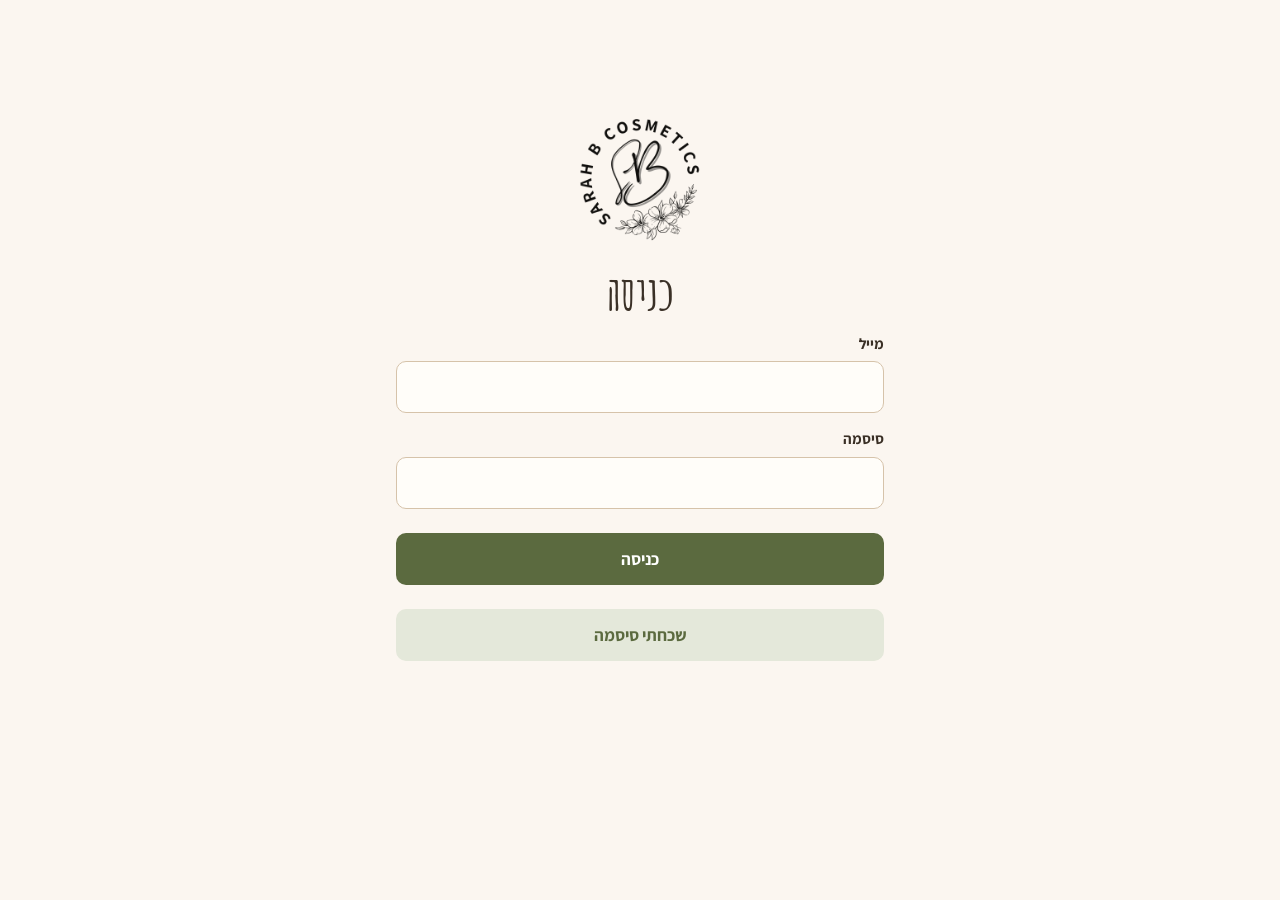
==== commit 649659d7: "Connected build: reset link from the standard mail, phone code at login, booking page on the databas" ====
--- a/index.html
+++ b/index.html
@@ -22,7 +22,8 @@
   <link rel="stylesheet" href="css/forms.css">
   <link rel="stylesheet" href="css/lists.css">
   <link rel="stylesheet" href="css/cards.css">
-  <link rel="stylesheet" href="css/reports.css">
+  <link rel="stylesheet" href="css/reports.css">
+  <link rel="stylesheet" href="css/outbox.css">
 </head>
 <body>
   <div id="app"></div>
--- a/css/app.css
+++ b/css/app.css
@@ -526,6 +526,14 @@
 .date-row .input { flex: 1; }
 .date-day { flex: none; min-width: 6.5em; font-weight: 700; color: var(--espresso); }
 
+
+.birth-row { display: grid; grid-template-columns: minmax(0, 1fr) minmax(0, 1.4fr) minmax(0, 1.1fr); gap: var(--g1); }
+.birth-row .select { padding-inline-start: 12px; padding-inline-end: 34px; background-position: left 10px center; background-size: 20px; }
+[dir='ltr'] .birth-row .select { background-position: right 10px center; }
+.birth-row .select.is-empty { color: #8C8177; }
+.birth-row .select option { color: var(--espresso); }
+.field-opt { font-weight: 400; color: var(--ink); }
+
 .textarea { min-height: 120px; padding: 12px 14px; line-height: 1.6; resize: vertical; }
 
 
@@ -874,6 +882,19 @@
 .mark-coin { display: inline-flex; color: var(--terracotta); }
 
 
+.login .page-body { gap: var(--g4); padding-top: clamp(var(--g4), 11vh, 112px); }
+.login-brand { display: flex; justify-content: center; }
+.login-logo { width: auto; height: 136px; }
+.login-title { text-align: center; margin-bottom: calc(var(--g1) * -1); }
+.login-form { display: flex; flex-direction: column; gap: var(--g3); }
+.login-form .btn { margin-top: var(--g1); }
+
+
+.sync-line { display: flex; align-items: baseline; gap: var(--g1); font-size: var(--fs-sub); font-weight: 600; color: var(--ink); text-align: justify; }
+.sync-line .dot { flex: none; transform: translateY(-1px); }
+.sync-line.is-error { color: var(--danger-deep); }
+
+
 .fab.kit-static { position: static; }
 .kit-icons { display: grid; grid-template-columns: repeat(auto-fill, minmax(72px, 1fr)); gap: var(--g2) var(--g1); }
 .kit-icon { display: flex; flex-direction: column; align-items: center; gap: 4px; color: var(--olive-deep); }
--- a/css/calendar.css
+++ b/css/calendar.css
@@ -155,6 +155,8 @@
   border-radius: 0 0 8px 8px;
   background: repeating-linear-gradient(-45deg, var(--sand) 0 2px, transparent 2px 6px);
 }
+
+.cal-strip.is-before { border-radius: 8px 8px 0 0; }
 
 .cal-pick { position: absolute; inset-inline: 1px; z-index: 2; border-radius: 8px; background: var(--olive-soft); box-shadow: inset 0 0 0 2px var(--olive-deep); pointer-events: none; }
 
--- a/css/forms.css
+++ b/css/forms.css
@@ -15,3 +15,16 @@
 .small-hint { font-size: var(--fs-small); line-height: 1.4; color: var(--ink); }
 
 .pick-group { display: flex; flex-direction: column; gap: var(--g1); }
+
+.login-lead { color: var(--ink); }
+
+.input-code { text-align: center; letter-spacing: .35em; font-variant-numeric: tabular-nums; font-weight: 700; }
+
+.mfa-form { display: flex; flex-direction: column; gap: var(--g3); }
+.mfa-qr-box { display: flex; justify-content: center; }
+.mfa-qr { display: block; width: 200px; height: 200px; padding: var(--g2); background: var(--card); border: 1px solid var(--line); border-radius: var(--r-box); box-sizing: content-box; }
+
+.mfa-secret { display: grid; grid-template-columns: repeat(4, auto); justify-content: space-between; row-gap: var(--g1);
+  font-weight: 700; color: var(--espresso); font-variant-numeric: tabular-nums; letter-spacing: .08em; user-select: all; -webkit-user-select: all; }
+.mfa-name { white-space: nowrap; }
+.mfa-on { margin: 0; }
--- a/css/lists.css
+++ b/css/lists.css
@@ -49,3 +49,13 @@
 
 .dup-msg { display: block; text-align: start; }
 .field-error .btn-text { margin-top: 4px; }
+
+.msg-tags { display: flex; flex-wrap: wrap; justify-content: flex-end; gap: var(--g1); }
+.msg-bubble { background: var(--card); border: 1px solid var(--line); border-radius: var(--r-box); padding: var(--g2) var(--g3);
+  white-space: pre-wrap; overflow-wrap: anywhere; line-height: 1.6; color: var(--espresso); }
+.msg-ph { background: var(--gold-tint); color: var(--gold-ink); border-radius: var(--r-btn); padding: 1px 6px; font-weight: 600; }
+.msg-url { color: var(--olive-deep); text-decoration: underline; text-underline-offset: 3px; }
+.msg-vars-title { font-weight: 600; color: var(--espresso); text-align: start; }
+.msg-vars { display: flex; flex-direction: column; gap: 4px; }
+.msg-var { font-size: var(--fs-sub); color: var(--ink); text-align: justify; text-wrap: pretty; overflow-wrap: anywhere; }
+.msg-var b { color: var(--espresso); font-weight: 700; }
--- a/css/cards.css
+++ b/css/cards.css
@@ -38,3 +38,5 @@
 .be-form { display: flex; flex-direction: column; gap: var(--g3); }
 .be-danger { margin-top: var(--g1); }
 .till-free { align-self: flex-start; min-height: 48px; display: inline-flex; align-items: center; }
+
+.ac-call.is-due { background: var(--gold-tint); border-color: var(--gold-soft); }
--- a/css/reports.css
+++ b/css/reports.css
@@ -1,152 +1,154 @@
-
-
-
-.home-brand { display: flex; align-items: center; justify-content: flex-start; margin-bottom: calc(var(--g1) * -1); }
-.home-logo { width: 64px; height: 64px; object-fit: contain; margin-inline-start: -7px; }   
-
-
-.bc { --bc-y: 30px; display: flex; flex-direction: column; gap: 6px; padding-top: 8px; }
-.bc-body { display: flex; height: var(--bc-h); }
-.bc-y { position: relative; flex: none; width: var(--bc-y); }
-.bc-y-label {
-  position: absolute; left: 0;
-  transform: translateY(50%);
-  font-size: var(--fs-small); line-height: 1; color: var(--ink);
-  font-variant-numeric: tabular-nums;
-}
-.bc-plot { position: relative; flex: 1; min-width: 0; }
-.bc-grid { position: absolute; left: 0; right: 0; height: 1px; background: var(--line); }
-.bc-cols { position: absolute; inset: 0; display: grid; }
-.bc-col { position: relative; display: block; height: 100%; min-width: 0; cursor: pointer; border-radius: 6px; -webkit-tap-highlight-color: transparent; }
-.bc-col:hover { background: rgba(228, 232, 218, .45); }
-.bc-col:focus-visible { outline: 2px solid var(--olive-deep); outline-offset: 0; }
-.bc-stack { position: absolute; inset: 0 0 0 50%; width: min(20px, 70%); transform: translateX(-50%); pointer-events: none; }
-.bc-seg { position: absolute; left: 0; right: 0; bottom: 0; border-radius: 4px 4px 0 0; transition: opacity .15s ease; }
-.bc-seg.is-val { background: var(--data); }
-.bc-seg.is-val.is-under { border-radius: 0; }
-.bc-seg.is-booked { background: repeating-linear-gradient(135deg, var(--data) 0 1.5px, var(--data-tint) 1.5px 5px); }
-.bc-col.is-dim .bc-seg { opacity: .4; }
-.bc-x { display: grid; margin-left: var(--bc-y); }
-.bc-x-label {
-  min-width: 0; text-align: center; white-space: nowrap;
-  font-size: var(--fs-small); line-height: 1.2; color: var(--ink);
-}
-.bc-x-label.is-current { font-weight: 700; color: var(--espresso); }
-.bc-x-label.is-active { color: var(--espresso); }
-.bc-years { margin-top: -4px; }
-.bc-years .bc-x-label { overflow: visible; }
-.bc-swatch { display: inline-block; flex: none; width: 13px; height: 13px; border-radius: 3px; background: var(--data); }
-.bc-swatch.is-booked { background: repeating-linear-gradient(135deg, var(--data) 0 1.5px, var(--data-tint) 1.5px 5px); }
-
-
-.mc .bc, .rp-chart .bc { margin-inline: -6px; }
-
-
-.mc { gap: 4px; padding-bottom: 12px; }
-.mc-head { display: flex; align-items: center; justify-content: space-between; gap: var(--g1); min-height: 28px; }
-.mc-title { min-width: 0; font-size: var(--fs-sub); font-weight: 700; color: var(--espresso); line-height: 1.3; text-align: start; }
-.mc-link {
-  flex: none; display: inline-flex; align-items: center; gap: 2px;
-  min-height: var(--touch); margin-block: -10px; padding-inline-start: var(--g1);
-  font-size: var(--fs-sub); font-weight: 700; color: var(--olive-deep);
-  text-decoration: underline; text-underline-offset: 4px; text-decoration-thickness: 1.5px;
-}
-.mc-vals { display: flex; flex-wrap: wrap; align-items: baseline; gap: 2px var(--g2); }
-.mc-num { font-size: 1.75rem; font-weight: 700; line-height: 1.15; color: var(--terracotta-deep); white-space: nowrap; unicode-bidi: isolate; }
-.mc-booked { font-size: var(--fs-sub); font-weight: 600; color: var(--ink); white-space: nowrap; }
-.mc-legend { display: flex; flex-wrap: wrap; justify-content: space-between; gap: 4px var(--g2); margin-top: 2px; font-size: var(--fs-small); color: var(--ink); }
-.mc-legend > span { display: inline-flex; align-items: center; gap: 6px; }
-
-
-.rp-period { display: flex; flex-direction: column; gap: var(--g2); }
-.rp-nav { display: flex; align-items: center; gap: var(--g1); min-height: var(--touch); }
-.rp-nav-label { flex: 1; min-width: 0; text-align: center; font-weight: 700; color: var(--espresso); font-variant-numeric: tabular-nums; }
-
-.rp-total { gap: var(--g2); }
-.rp-total-head { display: flex; align-items: baseline; justify-content: space-between; gap: var(--g2); flex-wrap: wrap; }
-.rp-total-label { font-weight: 700; color: var(--espresso); }
-.rp-total-num { font-size: 2.1rem; font-weight: 700; line-height: 1.1; color: var(--terracotta-deep); white-space: nowrap; unicode-bidi: isolate; }
-.rp-split { display: grid; grid-template-columns: repeat(3, minmax(0, 1fr)); gap: var(--g1); border-top: 1px solid var(--line); padding-top: var(--g2); }
-.rp-split-cell { display: flex; flex-direction: column; gap: 2px; min-width: 0; }
-.rp-split-label { font-size: var(--fs-small); font-weight: 600; color: var(--ink); line-height: 1.3; }
-.rp-split-val { font-weight: 700; color: var(--espresso); font-variant-numeric: tabular-nums; white-space: nowrap; overflow-wrap: normal; }
-
-.rp-chart { gap: 4px; padding-bottom: 12px; }
-.rp-chart .mc-title { flex: none; white-space: nowrap; }
-.rp-readout { flex: 1; min-width: 0; font-size: var(--fs-sub); color: var(--ink); text-align: end; line-height: 1.35; }
-.rp-readout strong { color: var(--espresso); white-space: nowrap; }
-.rp-details { margin-top: var(--g1); }
-.rp-details > summary {
-  min-height: var(--touch); display: flex; align-items: center; cursor: pointer;
-  font-size: var(--fs-sub); font-weight: 700; color: var(--olive-deep);
-  text-decoration: underline; text-underline-offset: 4px; list-style: none;
-}
-.rp-details > summary::-webkit-details-marker { display: none; }
-.rp-details[open] > summary { margin-bottom: var(--g1); }
-
-.rp-sum-row { background: var(--sand-tint); }
-.rp-sum-row .row-title { font-weight: 700; }
-.rp-rows .row-sub { overflow-wrap: anywhere; }
-.rp-free-val { font-size: var(--fs-sub); font-weight: 600; color: var(--ink); white-space: nowrap; }
-
-.rp-export { display: flex; flex-direction: column; gap: var(--g2); margin-top: var(--g1); }
-.rp-note { text-align: start; }
-
-
-.rp-table-card { padding: 0; overflow: hidden; }
-.rp-table { width: 100%; border-collapse: collapse; }
-.rp-table th, .rp-table td { padding: 10px var(--g1); text-align: start; vertical-align: top; }
-.rp-table th:first-child, .rp-table td:first-child { padding-inline-start: var(--pad); }
-.rp-table th:last-child, .rp-table td:last-child { padding-inline-end: var(--pad); }
-.rp-table thead th { font-size: var(--fs-small); font-weight: 700; color: var(--ink); background: var(--sand-tint); }
-.rp-table tbody tr + tr { border-top: 1px solid var(--line); }
-.rp-table tbody th { font-weight: 600; color: var(--espresso); }
-.rp-table .is-num { text-align: end; white-space: nowrap; font-variant-numeric: tabular-nums; width: 1%; }
-.rp-table tbody td.is-num { font-weight: 700; color: var(--espresso); }
-.rp-table tfoot tr { border-top: 1.5px solid var(--line-strong); background: var(--sand-tint); }
-.rp-table tfoot th, .rp-table tfoot td { font-weight: 700; color: var(--espresso); }
-.rp-item { display: block; overflow-wrap: anywhere; line-height: 1.35; }
-.rp-item-sub { display: block; font-size: var(--fs-small); font-weight: 400; color: var(--ink); }
-
-
-.doc { display: flex; flex-direction: column; gap: var(--g2); padding: var(--pad); background: var(--card); border: 1px solid var(--line); border-radius: var(--r-card); }
-.doc-head { display: flex; align-items: center; gap: var(--g2); padding-bottom: var(--g2); border-bottom: 1px solid var(--line); }
-.doc-logo { flex: none; width: 76px; height: 76px; object-fit: contain; }
-.doc-head-text { flex: 1; min-width: 0; display: flex; flex-direction: column; gap: 2px; }
-.doc-title { font-size: var(--fs-h2); line-height: 1.05; }
-.doc-meta { font-weight: 600; color: var(--espresso); text-align: start; }
-.doc-meta.small { font-weight: 400; color: var(--ink); }
-.doc-h { margin-top: var(--g1); }
-.doc-scroll { overflow-x: auto; overscroll-behavior-x: contain; }
-.doc-table { width: 100%; border-collapse: collapse; font-size: var(--fs-sub); }
-.doc-sub { display: block; font-size: var(--fs-small); color: var(--ink); }
-.doc-table.is-wide td:not(.is-num) { overflow-wrap: anywhere; }
-.doc-table.is-wide tbody th { white-space: nowrap; }   
-@media (max-width: 479px) {
-  .doc { padding: var(--g2); }
-  .doc-table { font-size: var(--fs-small); }
-  .doc-table th, .doc-table td { padding: 6px 3px; }
-}
-.doc-table th, .doc-table td { padding: 7px 8px; border-bottom: 1px solid var(--line); text-align: start; vertical-align: top; }
-.doc-table thead th { font-size: var(--fs-small); font-weight: 700; color: var(--ink); background: var(--sand-tint); }
-.doc-table tbody th { font-weight: 600; color: var(--espresso); }
-.doc-table .is-num { text-align: end; white-space: nowrap; font-variant-numeric: tabular-nums; }
-.doc-table thead th.is-num { white-space: normal; }   
-.doc-table tfoot th, .doc-table tfoot td { font-weight: 700; color: var(--espresso); border-top: 1.5px solid var(--line-strong); background: var(--sand-tint); }
-.doc-note { font-size: var(--fs-sub); color: var(--espresso); }
-.doc-foot { margin-top: var(--g1); text-align: start; }
-
-@media print {
-  @page { size: A4; margin: 14mm 12mm; }
-  html, body, #app, .shell, .shell-screen, .page, .page-main { height: auto !important; overflow: visible !important; display: block !important; }
-  html, body { background: #fff; }
-  .page-head, .page-foot, .tabbar, .toast-host, .fab, .portal { display: none !important; }
-  .page-body { max-width: none; padding: 0; }
-  .doc { border: 0; border-radius: 0; padding: 0; background: #fff; }
-  .doc-scroll { overflow: visible; }
-  .doc-table { font-size: 12pt; }
-  .doc-table thead { display: table-header-group; }
-  .doc-table tr { break-inside: avoid; }
-  .doc-h { break-after: avoid; page-break-after: avoid; }
-  * { -webkit-print-color-adjust: exact; print-color-adjust: exact; }
-}
+
+
+.home-brand { display: flex; align-items: center; justify-content: flex-start; margin-bottom: calc(var(--g1) * -1); }
+.home-logo { width: auto; height: 76px; }   
+
+.bc { --bc-y: 30px; display: flex; flex-direction: column; gap: 6px; padding-top: 8px; }
+.bc-body { display: flex; height: var(--bc-h); }
+.bc-y { position: relative; flex: none; width: var(--bc-y); }
+.bc-y-label {
+  position: absolute; left: 0;
+  transform: translateY(50%);
+  font-size: var(--fs-small); line-height: 1; color: var(--ink);
+  font-variant-numeric: tabular-nums;
+}
+.bc-plot { position: relative; flex: 1; min-width: 0; }
+.bc-grid { position: absolute; left: 0; right: 0; height: 1px; background: var(--line); }
+.bc-cols { position: absolute; inset: 0; display: grid; }
+.bc-col { position: relative; display: block; height: 100%; min-width: 0; cursor: pointer; border-radius: 6px; -webkit-tap-highlight-color: transparent; }
+.bc-col:hover { background: rgba(228, 232, 218, .45); }
+.bc-col:focus-visible { outline: 2px solid var(--olive-deep); outline-offset: 0; }
+.bc-stack { position: absolute; inset: 0 0 0 50%; width: min(20px, 70%); transform: translateX(-50%); pointer-events: none; }
+.bc-seg { position: absolute; left: 0; right: 0; bottom: 0; border-radius: 4px 4px 0 0; transition: opacity .15s ease; }
+.bc-seg.is-val { background: var(--data); }
+.bc-seg.is-val.is-under { border-radius: 0; }
+.bc-seg.is-booked { background: repeating-linear-gradient(135deg, var(--data) 0 1.5px, var(--data-tint) 1.5px 5px); }
+.bc-col.is-dim .bc-seg { opacity: .4; }
+.bc-x { display: grid; margin-left: var(--bc-y); }
+.bc-x-label {
+  min-width: 0; text-align: center; white-space: nowrap;
+  font-size: var(--fs-small); line-height: 1.2; color: var(--ink);
+}
+.bc-x-label.is-current { font-weight: 700; color: var(--espresso); }
+.bc-x-label.is-active { color: var(--espresso); }
+.bc-years { margin-top: -4px; }
+.bc-years .bc-x-label { overflow: visible; }
+.bc-swatch { display: inline-block; flex: none; width: 13px; height: 13px; border-radius: 3px; background: var(--data); }
+.bc-swatch.is-booked { background: repeating-linear-gradient(135deg, var(--data) 0 1.5px, var(--data-tint) 1.5px 5px); }
+
+.mc .bc, .rp-chart .bc { margin-inline: -6px; }
+
+.mc { gap: 4px; padding-bottom: 12px; }
+.mc-head { display: flex; align-items: center; justify-content: space-between; gap: var(--g1); min-height: 28px; }
+.mc-title { min-width: 0; font-size: var(--fs-sub); font-weight: 700; color: var(--espresso); line-height: 1.3; text-align: start; }
+.mc-link {
+  flex: none; display: inline-flex; align-items: center; gap: 2px;
+  min-height: var(--touch); margin-block: -10px; padding-inline-start: var(--g1);
+  font-size: var(--fs-sub); font-weight: 700; color: var(--olive-deep);
+  text-decoration: underline; text-underline-offset: 4px; text-decoration-thickness: 1.5px;
+}
+.mc-vals { display: flex; flex-wrap: wrap; align-items: baseline; gap: 2px var(--g2); }
+.mc-num { font-size: 1.75rem; font-weight: 700; line-height: 1.15; color: var(--terracotta-deep); white-space: nowrap; unicode-bidi: isolate; }
+.mc-booked { font-size: var(--fs-sub); font-weight: 600; color: var(--ink); white-space: nowrap; }
+.mc-legend { display: flex; flex-wrap: wrap; justify-content: space-between; gap: 4px var(--g2); margin-top: 2px; font-size: var(--fs-small); color: var(--ink); }
+.mc-legend > span { display: inline-flex; align-items: center; gap: 6px; }
+
+.mc-totals { display: grid; grid-template-columns: repeat(2, minmax(0, 1fr)); gap: var(--g2); }
+.mc-total { display: flex; flex-direction: column; gap: 2px; min-width: 0; }
+.mc-total-l { font-size: var(--fs-sub); font-weight: 600; color: var(--ink); text-align: start; }
+.mc-totals .mc-booked { white-space: normal; text-align: start; }
+.mc-filters { display: flex; flex-direction: column; gap: var(--g1); margin-top: var(--g1); }
+.mc-readout { font-size: var(--fs-sub); color: var(--ink); text-align: start; line-height: 1.35; margin-top: 2px; }
+.mc-readout strong { color: var(--espresso); }
+.mc-note { text-align: start; }
+
+.rp-period { display: flex; flex-direction: column; gap: var(--g2); }
+.rp-nav { display: flex; align-items: center; gap: var(--g1); min-height: var(--touch); }
+.rp-nav-label { flex: 1; min-width: 0; text-align: center; font-weight: 700; color: var(--espresso); font-variant-numeric: tabular-nums; }
+
+.rp-total { gap: var(--g2); }
+.rp-total-head { display: flex; align-items: baseline; justify-content: space-between; gap: var(--g2); flex-wrap: wrap; }
+.rp-total-label { font-weight: 700; color: var(--espresso); }
+.rp-total-num { font-size: 2.1rem; font-weight: 700; line-height: 1.1; color: var(--terracotta-deep); white-space: nowrap; unicode-bidi: isolate; }
+.rp-split { display: grid; grid-template-columns: repeat(3, minmax(0, 1fr)); gap: var(--g1); border-top: 1px solid var(--line); padding-top: var(--g2); }
+.rp-split-cell { display: flex; flex-direction: column; gap: 2px; min-width: 0; }
+.rp-split-label { font-size: var(--fs-small); font-weight: 600; color: var(--ink); line-height: 1.3; }
+.rp-split-val { font-weight: 700; color: var(--espresso); font-variant-numeric: tabular-nums; white-space: nowrap; overflow-wrap: normal; }
+
+.rp-chart { gap: 4px; padding-bottom: 12px; }
+.rp-chart .mc-title { flex: none; white-space: nowrap; }
+.rp-readout { flex: 1; min-width: 0; font-size: var(--fs-sub); color: var(--ink); text-align: end; line-height: 1.35; }
+.rp-readout strong { color: var(--espresso); white-space: nowrap; }
+.rp-details { margin-top: var(--g1); }
+.rp-details > summary {
+  min-height: var(--touch); display: flex; align-items: center; cursor: pointer;
+  font-size: var(--fs-sub); font-weight: 700; color: var(--olive-deep);
+  text-decoration: underline; text-underline-offset: 4px; list-style: none;
+}
+.rp-details > summary::-webkit-details-marker { display: none; }
+.rp-details[open] > summary { margin-bottom: var(--g1); }
+
+.rp-sum-row { background: var(--sand-tint); }
+.rp-sum-row .row-title { font-weight: 700; }
+.rp-rows .row-sub { overflow-wrap: anywhere; }
+.rp-free-val { font-size: var(--fs-sub); font-weight: 600; color: var(--ink); white-space: nowrap; }
+
+.rp-export { display: flex; flex-direction: column; gap: var(--g2); margin-top: var(--g1); }
+.rp-note { text-align: start; }
+
+.rp-table-card { padding: 0; overflow: hidden; }
+.rp-table { width: 100%; border-collapse: collapse; }
+.rp-table th, .rp-table td { padding: 10px var(--g1); text-align: start; vertical-align: top; }
+.rp-table th:first-child, .rp-table td:first-child { padding-inline-start: var(--pad); }
+.rp-table th:last-child, .rp-table td:last-child { padding-inline-end: var(--pad); }
+.rp-table thead th { font-size: var(--fs-small); font-weight: 700; color: var(--ink); background: var(--sand-tint); }
+.rp-table tbody tr + tr { border-top: 1px solid var(--line); }
+.rp-table tbody th { font-weight: 600; color: var(--espresso); }
+.rp-table .is-num { text-align: end; white-space: nowrap; font-variant-numeric: tabular-nums; width: 1%; }
+.rp-table tbody td.is-num { font-weight: 700; color: var(--espresso); }
+.rp-table tfoot tr { border-top: 1.5px solid var(--line-strong); background: var(--sand-tint); }
+.rp-table tfoot th, .rp-table tfoot td { font-weight: 700; color: var(--espresso); }
+.rp-item { display: block; overflow-wrap: anywhere; line-height: 1.35; }
+.rp-item-sub { display: block; font-size: var(--fs-small); font-weight: 400; color: var(--ink); }
+
+.doc { display: flex; flex-direction: column; gap: var(--g2); padding: var(--pad); background: var(--card); border: 1px solid var(--line); border-radius: var(--r-card); }
+.doc-head { display: flex; align-items: center; gap: var(--g2); padding-bottom: var(--g2); border-bottom: 1px solid var(--line); }
+.doc-logo { flex: none; width: 76px; height: 76px; object-fit: contain; }
+.doc-head-text { flex: 1; min-width: 0; display: flex; flex-direction: column; gap: 2px; }
+.doc-title { font-size: var(--fs-h2); line-height: 1.05; }
+.doc-meta { font-weight: 600; color: var(--espresso); text-align: start; }
+.doc-meta.small { font-weight: 400; color: var(--ink); }
+.doc-h { margin-top: var(--g1); }
+.doc-scroll { overflow-x: auto; overscroll-behavior-x: contain; }
+.doc-table { width: 100%; border-collapse: collapse; font-size: var(--fs-sub); }
+.doc-sub { display: block; font-size: var(--fs-small); color: var(--ink); }
+.doc-table.is-wide td:not(.is-num) { overflow-wrap: anywhere; }
+.doc-table.is-wide tbody th { white-space: nowrap; }   
+@media (max-width: 479px) {
+  .doc { padding: var(--g2); }
+  .doc-table { font-size: var(--fs-small); }
+  .doc-table th, .doc-table td { padding: 6px 3px; }
+}
+.doc-table th, .doc-table td { padding: 7px 8px; border-bottom: 1px solid var(--line); text-align: start; vertical-align: top; }
+.doc-table thead th { font-size: var(--fs-small); font-weight: 700; color: var(--ink); background: var(--sand-tint); }
+.doc-table tbody th { font-weight: 600; color: var(--espresso); }
+.doc-table .is-num { text-align: end; white-space: nowrap; font-variant-numeric: tabular-nums; }
+.doc-table thead th.is-num { white-space: normal; }   
+.doc-table tfoot th, .doc-table tfoot td { font-weight: 700; color: var(--espresso); border-top: 1.5px solid var(--line-strong); background: var(--sand-tint); }
+.doc-note { font-size: var(--fs-sub); color: var(--espresso); }
+.doc-foot { margin-top: var(--g1); text-align: start; }
+
+@media print {
+  @page { size: A4; margin: 14mm 12mm; }
+  html, body, #app, .shell, .shell-screen, .page, .page-main { height: auto !important; overflow: visible !important; display: block !important; }
+  html, body { background: #fff; }
+  .page-head, .page-foot, .tabbar, .toast-host, .fab, .portal { display: none !important; }
+  .page-body { max-width: none; padding: 0; }
+  .doc { border: 0; border-radius: 0; padding: 0; background: #fff; }
+  .doc-scroll { overflow: visible; }
+  .doc-table { font-size: 12pt; }
+  .doc-table thead { display: table-header-group; }
+  .doc-table tr { break-inside: avoid; }
+  .doc-h { break-after: avoid; page-break-after: avoid; }
+  * { -webkit-print-color-adjust: exact; print-color-adjust: exact; }
+}
--- a/css/outbox.css
+++ b/css/outbox.css
@@ -0,0 +1,15 @@
+
+
+.ob-item { gap: var(--g2); }
+.ob-head { display: flex; align-items: center; justify-content: space-between; gap: var(--g2); }
+.ob-name { min-width: 0; font-size: 18px; font-weight: 700; color: var(--espresso); overflow-wrap: anywhere; }
+.ob-sub { font-size: var(--fs-sub); color: var(--ink); text-align: start; }
+.ob-ask { font-weight: 600; color: var(--espresso); text-align: start; }
+.ob-toggle { align-self: flex-start; }
+.ob-skip { align-self: flex-start; }
+
+.ob-line { flex-direction: row; align-items: center; gap: var(--g2); background: var(--olive-soft); border-color: transparent; color: var(--olive-deep); }
+.ob-line-icon { flex: none; display: flex; }
+.ob-line-text { flex: 1; min-width: 0; font-weight: 700; text-align: start; }
+.ob-skip { min-width: 96px; }
+.ob-item .msg-bubble { text-align: justify; text-wrap: pretty; }
